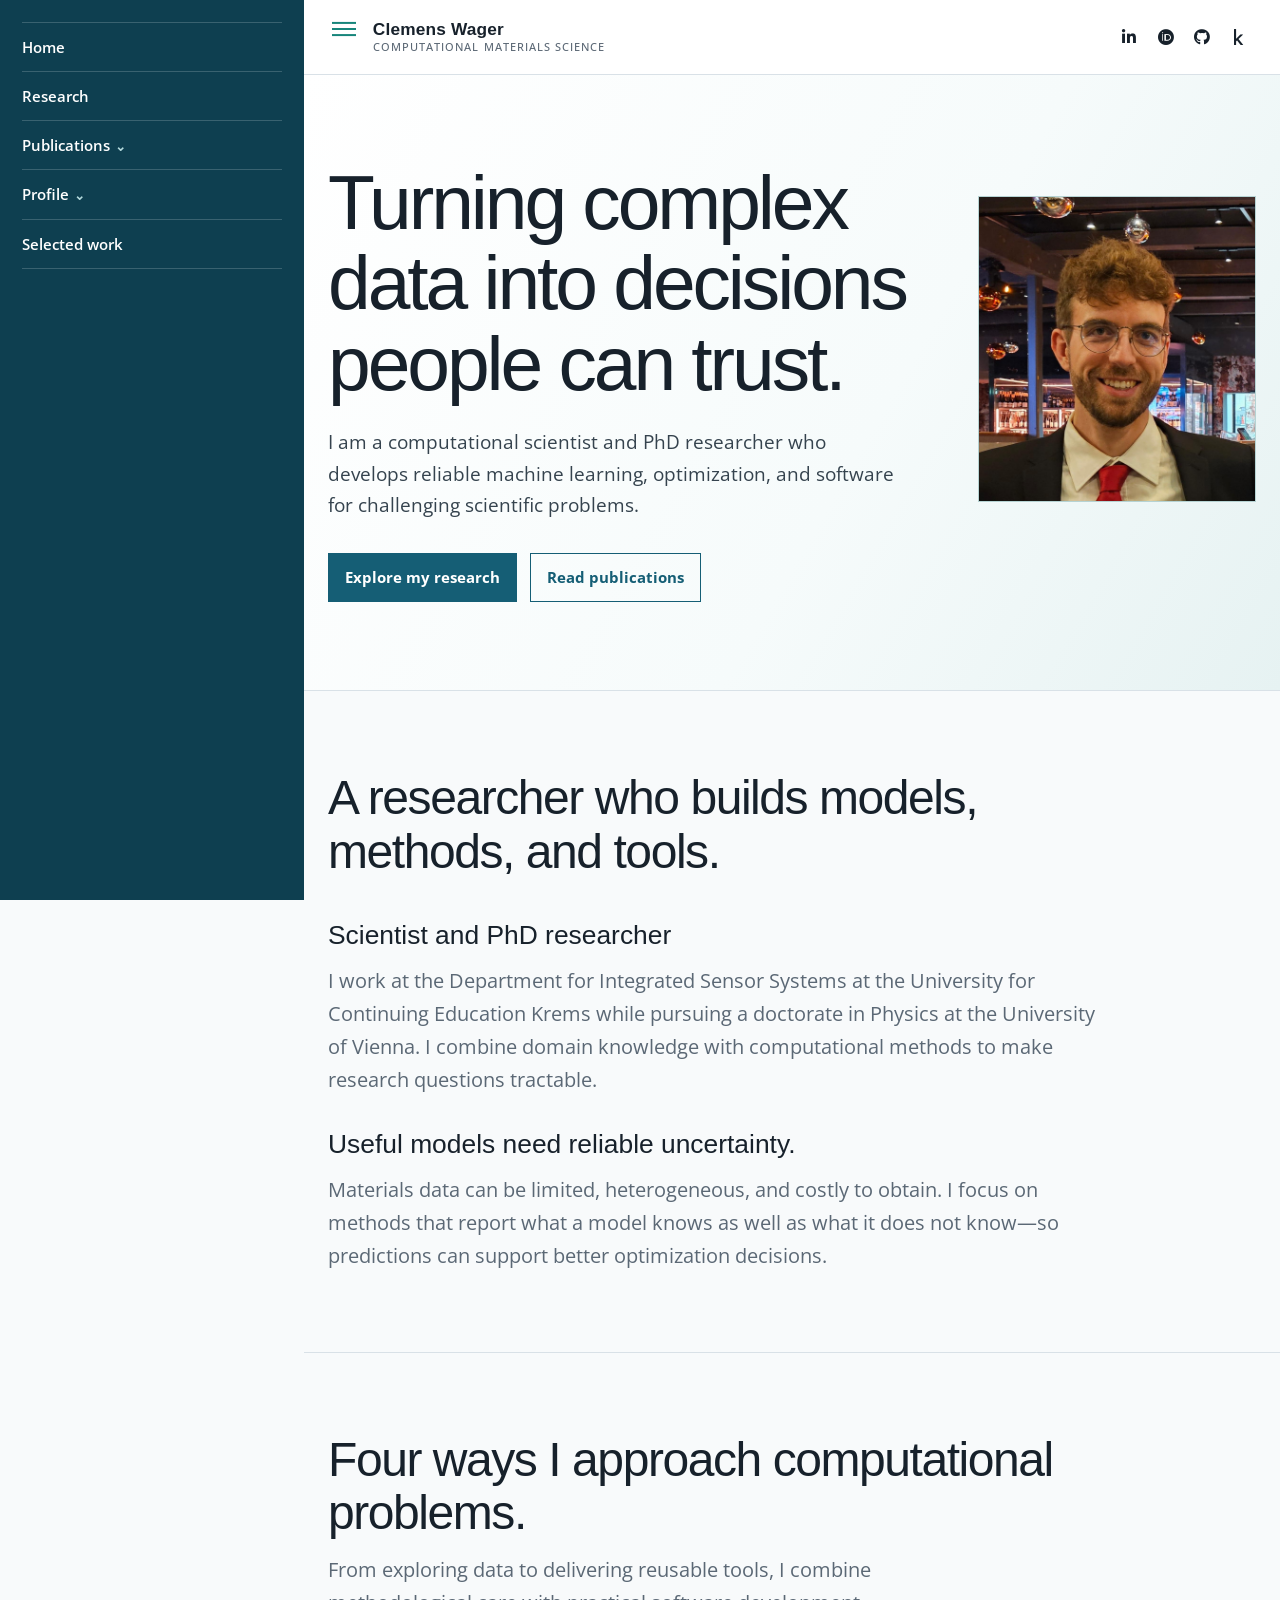
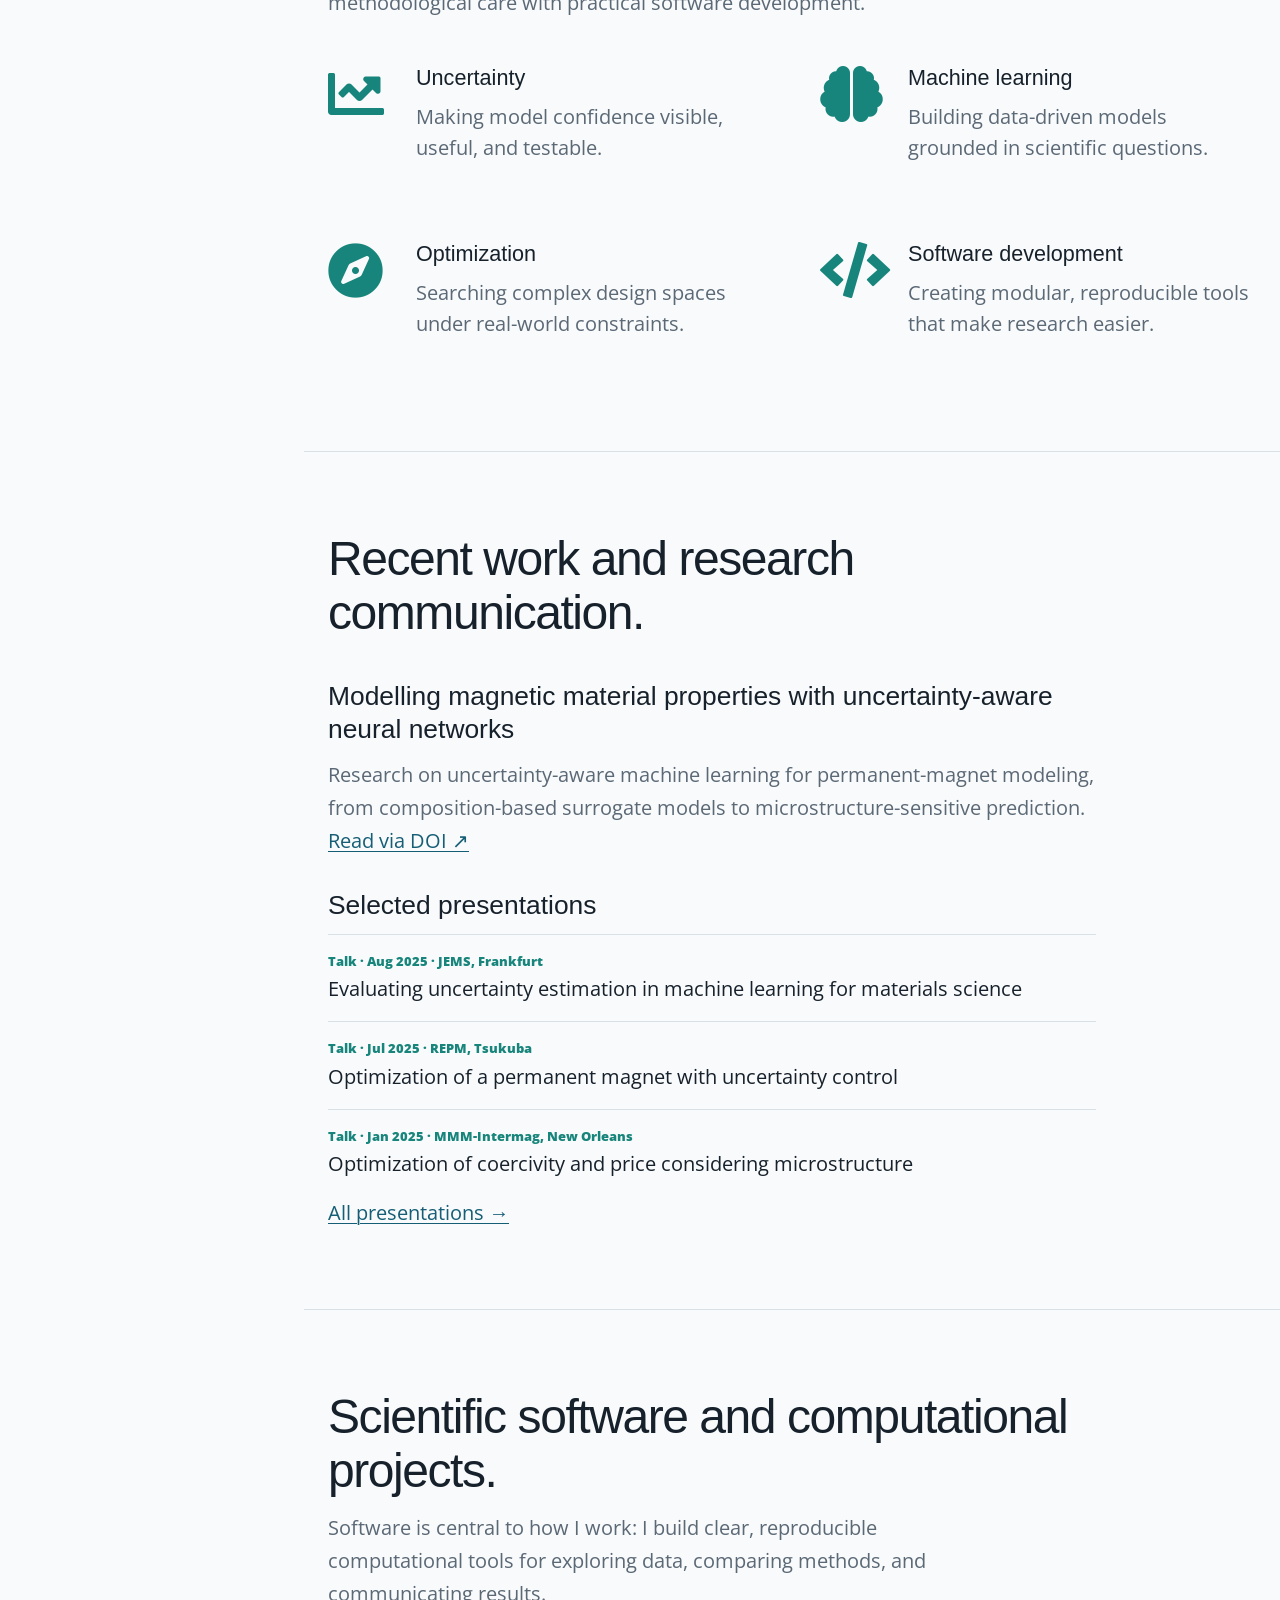
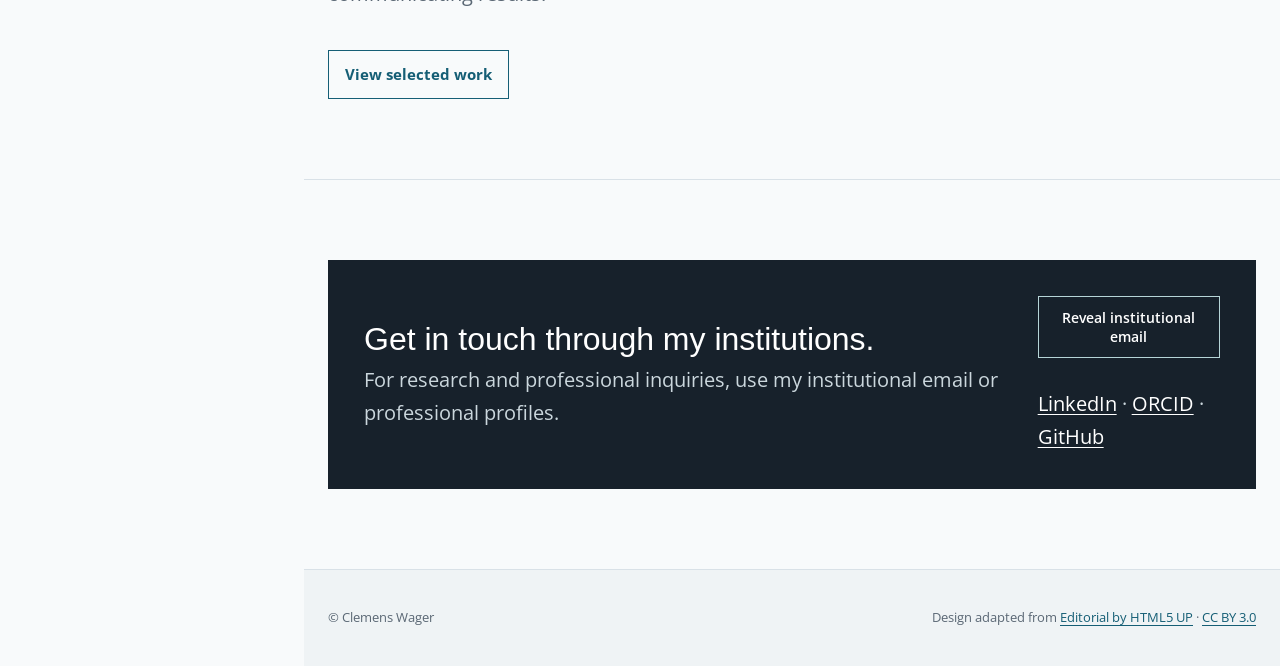
==== index.html @ 02f6790d "refactor(search): remove site-wide search feature and writing page - Remove client-side search funct" ====
<!doctype html>
<html lang="en">
  <head>
    <meta charset="utf-8" />
    <meta name="viewport" content="width=device-width,initial-scale=1" />
    <meta
      name="description"
      content="Clemens Wager is a computational scientist building reliable machine-learning, optimization, and scientific-software workflows."
    />
    <meta name="theme-color" content="#155e75" />
    <meta property="og:title" content="Clemens Wager — Computational Materials Scientist" />
    <meta
      property="og:description"
      content="Scientific computing, machine learning, optimization, and uncertainty quantification."
    />
    <meta property="og:type" content="website" />
    <meta property="og:url" content="https://wagerc97.github.io/" />
    <meta property="og:site_name" content="Clemens Wager" />
    <meta property="og:image" content="https://wagerc97.github.io/images/avatar/me_2025-08.jpeg" />
    <meta property="og:image:width" content="1280" />
    <meta property="og:image:height" content="1280" />
    <meta property="og:image:type" content="image/jpeg" />
    <meta name="twitter:card" content="summary" />
    <link rel="canonical" href="https://wagerc97.github.io/" />
    <title>Clemens Wager | Computational Materials Scientist</title>
    <link rel="icon" type="image/png" href="images/favicon/light_bulb_dark.png" />
    <link rel="stylesheet" href="assets/css/main.css" />
    <link rel="stylesheet" href="assets/css/fontawesome-all.min.css" />
    <link rel="stylesheet" href="assets/css/print.css" />
    <link
      rel="stylesheet"
      href="https://fonts.googleapis.com/css?family=Open+Sans:400,600,400italic,600italic"
    />
    <link
      rel="stylesheet"
      href="https://api.fontshare.com/v2/css?f[]=satoshi@400,500,700&display=swap"
    />
  </head>
  <body>
    <a class="skip-link" href="#main">Skip to content</a>
    <header class="topbar">
      <div class="topbar-inner">
        <div class="topbar-identity">
          <button
            type="button"
            class="menu-toggle"
            aria-expanded="false"
            aria-controls="site-sidebar"
            aria-label="Open navigation"
          >
            Menu</button
          ><a class="brand" href="index.html"
            >Clemens Wager<span>Computational materials science</span></a
          >
        </div>
        <div class="topbar-actions">
          <div class="social-links" role="group" aria-label="Professional links">
            <a
              href="https://www.linkedin.com/in/clemens-wager/?locale=en_US"
              rel="noopener noreferrer"
              aria-label="LinkedIn"
              ><i class="fab fa-linkedin-in" aria-hidden="true"></i></a
            ><a
              href="https://orcid.org/0009-0009-9128-2704"
              rel="noopener noreferrer"
              aria-label="ORCID"
              ><i class="fab fa-orcid" aria-hidden="true"></i></a
            ><a href="https://github.com/wagerc97" rel="noopener noreferrer" aria-label="GitHub"
              ><i class="fab fa-github" aria-hidden="true"></i></a
            ><a href="https://www.kaggle.com/wagerc97" rel="noopener noreferrer" aria-label="Kaggle"
              ><i class="fab fa-kaggle" aria-hidden="true"></i
            ></a>
          </div>
        </div>
      </div>
    </header>
    <aside class="site-sidebar" id="site-sidebar" aria-label="Site navigation">
      <div class="sidebar-inner">
        <nav class="site-nav" id="site-nav" aria-label="Main navigation">
          <ul>
            <li><a href="index.html" aria-current="page">Home</a></li>
            <li><a href="sites/research.html">Research</a></li>
            <li>
              <details class="nav-group">
                <summary>Publications</summary>
                <ul>
                  <li><a href="sites/publications.html#papers">Papers</a></li>
                  <li><a href="sites/publications.html#presentations">Presentations</a></li>
                </ul>
              </details>
            </li>
            <li>
              <details class="nav-group">
                <summary>Profile</summary>
                <ul>
                  <li><a href="sites/profile.html#about">About</a></li>
                  <li><a href="sites/profile.html#timeline">Selected CV</a></li>
                </ul>
              </details>
            </li>
            <li><a href="sites/work.html">Selected work</a></li>
          </ul>
        </nav>
      </div>
    </aside>
    <main id="main">
      <section class="hero" id="introduction">
        <div class="container hero-grid">
          <div>
            <h1>Turning complex data into decisions people can trust.</h1>
            <p>
              I am a computational scientist and PhD researcher who develops reliable machine
              learning, optimization, and software for challenging scientific problems.
            </p>
            <div class="actions">
              <a class="button" href="sites/research.html">Explore my research</a
              ><a class="button ghost" href="sites/publications.html">Read publications</a>
            </div>
          </div>
          <figure class="hero-avatar">
            <img src="images/avatar/me_2025-08.jpeg" alt="Clemens Wager" />
          </figure>
        </div>
      </section>
      <section id="about">
        <div class="container">
          <div class="section-heading">
            <h2>A researcher who builds models, methods, and tools.</h2>
          </div>
          <div class="intro-statements">
            <article>
              <h3>Scientist and PhD researcher</h3>
              <p>
                I work at the Department for Integrated Sensor Systems at the University for
                Continuing Education Krems while pursuing a doctorate in Physics at the University
                of Vienna. I combine domain knowledge with computational methods to make research
                questions tractable.
              </p>
            </article>
            <article>
              <h3>Useful models need reliable uncertainty.</h3>
              <p>
                Materials data can be limited, heterogeneous, and costly to obtain. I focus on
                methods that report what a model knows as well as what it does not know—so
                predictions can support better optimization decisions.
              </p>
            </article>
          </div>
        </div>
      </section>
      <section id="topics">
        <div class="container">
          <div class="section-heading">
            <h2>Four ways I approach computational problems.</h2>
            <p>
              From exploring data to delivering reusable tools, I combine methodological care with
              practical software development.
            </p>
          </div>
          <div class="topic-list topic-list-icons">
            <article>
              <span class="icon fas fa-chart-line" aria-hidden="true"></span>
              <h3>Uncertainty</h3>
              <p>Making model confidence visible, useful, and testable.</p>
            </article>
            <article>
              <span class="icon fas fa-brain" aria-hidden="true"></span>
              <h3>Machine learning</h3>
              <p>Building data-driven models grounded in scientific questions.</p>
            </article>
            <article>
              <span class="icon fas fa-compass" aria-hidden="true"></span>
              <h3>Optimization</h3>
              <p>Searching complex design spaces under real-world constraints.</p>
            </article>
            <article>
              <span class="icon fas fa-code" aria-hidden="true"></span>
              <h3>Software development</h3>
              <p>Creating modular, reproducible tools that make research easier.</p>
            </article>
          </div>
        </div>
      </section>
      <section id="highlights">
        <div class="container">
          <div class="section-heading">
            <h2>Recent work and research communication.</h2>
          </div>
          <div class="intro-statements">
            <article>
              <h3>Modelling magnetic material properties with uncertainty-aware neural networks</h3>
              <p>
                Research on uncertainty-aware machine learning for permanent-magnet modeling, from
                composition-based surrogate models to microstructure-sensitive prediction.
              </p>
              <a href="https://doi.org/10.1016/j.commatsci.2026.115073" rel="noopener noreferrer"
                >Read via DOI ↗</a
              >
            </article>
            <article>
              <h3>Selected presentations</h3>
              <ul class="talks">
                <li>
                  <time datetime="2025-08-28">Talk · Aug 2025 · JEMS, Frankfurt</time>Evaluating
                  uncertainty estimation in machine learning for materials science
                </li>
                <li>
                  <time datetime="2025-07-31">Talk · Jul 2025 · REPM, Tsukuba</time>Optimization of
                  a permanent magnet with uncertainty control
                </li>
                <li>
                  <time datetime="2025-01-15">Talk · Jan 2025 · MMM-Intermag, New Orleans</time
                  >Optimization of coercivity and price considering microstructure
                </li>
              </ul>
              <a href="sites/publications.html#presentations">All presentations →</a>
            </article>
          </div>
        </div>
      </section>
      <section id="selected-work">
        <div class="container">
          <div class="section-heading">
            <h2>Scientific software and computational projects.</h2>
            <p>
              Software is central to how I work: I build clear, reproducible computational tools for
              exploring data, comparing methods, and communicating results.
            </p>
          </div>
          <a class="button ghost" href="sites/work.html">View selected work</a>
        </div>
      </section>
    </main>
    <section>
      <div class="container">
        <div class="contact-box">
          <div>
            <h2>Get in touch through my institutions.</h2>
            <p>
              For research and professional inquiries, use my institutional email or professional
              profiles.
            </p>
          </div>
          <div>
            <button class="email-reveal" type="button" data-email-reveal>
              Reveal institutional email
            </button>
            <div class="email-output" aria-live="polite"></div>
            <p>
              <a
                href="https://www.linkedin.com/in/clemens-wager/?locale=en_US"
                rel="noopener noreferrer"
                >LinkedIn</a
              >
              ·
              <a href="https://orcid.org/0009-0009-9128-2704" rel="noopener noreferrer">ORCID</a> ·
              <a href="https://github.com/wagerc97" rel="noopener noreferrer">GitHub</a>
            </p>
          </div>
        </div>
      </div>
    </section>
    <footer class="site-footer">
      <div class="container footer-inner">
        <span>© Clemens Wager</span
        ><span
          >Design adapted from <a href="https://html5up.net/editorial">Editorial by HTML5 UP</a> ·
          <a href="LICENSE.txt">CC BY 3.0</a></span
        >
      </div>
    </footer>
    <script src="assets/js/main.js"></script>
  </body>
</html>
---- assets/css/main.css ----
:root {
  --ink: #17212b;
  --muted: #5b6875;
  --paper: #f8fafb;
  --line: #d9e1e7;
  --surface: #fff;
  --blue: #155e75;
  --blue-dark: #0e3f50;
  --teal: #17857b;
  --soft: #e9f4f5;
  --serif: Georgia, 'Times New Roman', serif;
  --sans:
    Inter, ui-sans-serif, system-ui, -apple-system, BlinkMacSystemFont, 'Segoe UI', sans-serif;
  --measure: 72rem;
  --body-copy-size: 20px;
}
* {
  box-sizing: border-box;
}
html {
  scroll-behavior: smooth;
}
body {
  margin: 0;
  background: var(--paper);
  color: var(--ink);
  font: var(--body-copy-size) / 1.65 var(--sans);
}
a {
  color: var(--blue);
  text-decoration-thickness: 1px;
  text-underline-offset: 3px;
}
a:hover {
  color: var(--teal);
}
a:focus-visible,
button:focus-visible {
  outline: 3px solid #e7a84b;
  outline-offset: 3px;
}
.skip-link {
  position: fixed;
  z-index: 20;
  left: 1rem;
  top: -5rem;
  background: var(--ink);
  color: white;
  padding: 0.65rem 1rem;
}
.skip-link:focus {
  top: 1rem;
}
.site-header {
  position: sticky;
  top: 0;
  z-index: 10;
  background: rgba(255, 255, 255, 0.94);
  backdrop-filter: blur(12px);
  border-bottom: 1px solid var(--line);
}
.nav-wrap {
  max-width: var(--measure);
  min-height: 4.6rem;
  margin: auto;
  padding: 0 1.5rem;
  display: flex;
  align-items: center;
  justify-content: space-between;
  gap: 2rem;
}
.brand {
  color: var(--ink);
  font: 700 1.08rem var(--serif);
  text-decoration: none;
  letter-spacing: 0.01em;
}
.brand span {
  display: block;
  color: var(--muted);
  font: 500 0.66rem var(--sans);
  letter-spacing: 0.1em;
  text-transform: uppercase;
}
.menu-toggle {
  display: grid;
  place-items: center;
  width: 2rem;
  height: 2rem;
  padding: 0;
  border: 0;
  border-radius: 0;
  background: transparent;
  color: transparent;
  font-size: 0;
  cursor: pointer;
}
.menu-toggle::before {
  content: '';
  display: block;
  width: 1.3rem;
  height: 2px;
  background: var(--teal);
  box-shadow:
    0 0.38rem 0 var(--teal),
    0 -0.38rem 0 var(--teal);
  transition: width 0.18s ease;
}
.menu-toggle:hover::before,
.menu-toggle[aria-expanded='true']::before {
  width: 1.55rem;
}
.site-nav ul {
  list-style: none;
  display: flex;
  align-items: center;
  margin: 0;
  padding: 0;
  gap: 0.1rem;
}
.site-nav a,
.nav-group summary {
  display: block;
  padding: 0.75rem 0.72rem;
  color: var(--ink);
  font-size: 0.91rem;
  font-weight: 600;
  text-decoration: none;
  cursor: pointer;
}
.nav-group {
  position: relative;
}
.nav-group summary {
  list-style: none;
}
.nav-group summary::-webkit-details-marker {
  display: none;
}
.nav-group summary:after {
  content: '⌄';
  font-size: 0.8rem;
  margin-left: 0.35rem;
  color: var(--muted);
}
.nav-group ul {
  display: none;
  position: absolute;
  top: 100%;
  left: 0;
  min-width: 12rem;
  padding: 0.45rem;
  background: white;
  border: 1px solid var(--line);
  box-shadow: 0 12px 25px #18222d18;
}
.nav-group[open] ul {
  display: block;
}
.nav-group li + li {
  border-top: 1px solid #edf0f2;
}
.nav-group li a {
  padding: 0.55rem 0.65rem;
}
.container {
  max-width: var(--measure);
  margin: auto;
  padding: 0 1.5rem;
}
.hero {
  padding: 7.5rem 0 5.5rem;
  background: linear-gradient(120deg, #fff 0%, #f6fbfb 58%, #e6f2f2 100%);
  border-bottom: 1px solid var(--line);
}
.hero-grid {
  display: grid;
  grid-template-columns: minmax(0, 1.35fr) minmax(16rem, 0.65fr);
  gap: 4.5rem;
  align-items: end;
}
.hero h1,
.page-hero h1 {
  font: 400 clamp(2.7rem, 6vw, 5.4rem)/1.05 var(--serif);
  letter-spacing: -0.04em;
  margin: 0 0 1.5rem;
  max-width: 14ch;
}
.hero p {
  font-size: 1.18rem;
  max-width: 40rem;
  margin: 0;
  color: #35434e;
}
.hero-art {
  min-height: 19rem;
  display: grid;
  place-items: center;
  position: relative;
  border: 1px solid #b6d3d3;
  background: linear-gradient(145deg, #d9eeee, #f9fcfc);
}
.hero-art:before,
.hero-art:after {
  content: '';
  position: absolute;
  border-radius: 50%;
  border: 1px solid #80b7b5;
}
.hero-art:before {
  width: 10rem;
  height: 10rem;
}
.hero-art:after {
  width: 16rem;
  height: 16rem;
}
.hero-art span {
  z-index: 1;
  font: 600 0.74rem var(--sans);
  letter-spacing: 0.14em;
  text-transform: uppercase;
  color: var(--blue-dark);
  background: #ffffffb8;
  padding: 0.7rem;
}
.hero-avatar {
  position: relative;
  align-self: start;
  margin: 2.15rem 0 0;
  min-height: 19rem;
  border: 1px solid #b6d3d3;
  background: #d9eeee;
  overflow: hidden;
}
.hero-avatar img {
  display: block;
  width: 100%;
  height: 100%;
  min-height: 19rem;
  object-fit: cover;
  object-position: center 38%;
}
.actions {
  display: flex;
  flex-wrap: wrap;
  gap: 0.8rem;
  margin-top: 2rem;
}
.button {
  display: inline-block;
  padding: 0.72rem 1rem;
  border: 1px solid var(--blue);
  background: var(--blue);
  color: white;
  text-decoration: none;
  font-weight: 700;
  font-size: 0.92rem;
}
.button:hover {
  background: var(--teal);
  color: white;
}
.button.ghost {
  background: transparent;
  color: var(--blue);
}
section {
  padding: 5rem 0;
  border-bottom: 1px solid var(--line);
}
.section-heading {
  max-width: 48rem;
  margin-bottom: 2.5rem;
}
.section-heading h2,
.page-section h2 {
  font: 400 clamp(2rem, 4vw, 3rem)/1.12 var(--serif);
  letter-spacing: -0.03em;
  margin: 0 0 0.8rem;
}
.section-heading p {
  color: var(--muted);
  max-width: 43rem;
  margin: 0;
}
.topic-list {
  display: grid;
  grid-template-columns: repeat(5, 1fr);
  gap: 1px;
  background: var(--line);
  border: 1px solid var(--line);
}
.topic-list div {
  background: var(--surface);
  padding: 1.3rem;
}
.topic-list strong {
  display: block;
  font: 400 1.3rem var(--serif);
  margin-bottom: 0.35rem;
}
.topic-list p {
  font-size: max(var(--body-copy-size), 0.88rem);
  color: var(--muted);
  margin: 0;
}
.topic-list-icons {
  grid-template-columns: repeat(2, minmax(0, 1fr));
  gap: 2.5rem 3.5rem;
  border: 0;
  background: transparent;
}
.topic-list-icons article {
  position: relative;
  min-height: 8.5rem;
  padding: 0.45rem 0 0.45rem 5.5rem;
}
.topic-list-icons .icon {
  position: absolute;
  left: 0;
  top: 0.45rem;
  color: var(--teal);
  font-size: 3.5rem;
}
.topic-list-icons h3 {
  margin: 0 0 0.65rem;
  font: 500 1.35rem/1.15 var(--serif);
}
.topic-list-icons p {
  font-size: max(var(--body-copy-size), 0.95rem);
  line-height: 1.55;
}
.strength-list {
  grid-template-columns: repeat(3, minmax(0, 1fr));
}
.research-theme-list {
  display: grid;
  grid-template-columns: repeat(3, minmax(0, 1fr));
  gap: 3rem 2.5rem;
}
.research-theme-list article {
  min-height: 10rem;
  padding: 0.35rem 0;
}
.research-theme-list .icon {
  display: block;
  margin-bottom: 1.25rem;
  color: var(--teal);
  font-size: 2.4rem;
}
.research-theme-list h3 {
  max-width: 20rem;
  margin: 0 0 0.65rem;
  font: 500 1.4rem/1.2 var(--serif);
}
.research-theme-list p {
  margin: 0;
  color: var(--muted);
}
.highlight-grid {
  display: grid;
  grid-template-columns: 1.4fr 0.8fr;
  gap: 1.5rem;
}
.intro-statements {
  display: grid;
  max-width: 48rem;
  gap: 2rem;
}
.intro-statements h3 {
  margin: 0 0 0.75rem;
  font: 500 1.65rem/1.25 var(--serif);
}
.intro-statements p {
  margin: 0;
  color: var(--muted);
}
.card {
  background: var(--surface);
  border: 1px solid var(--line);
  padding: 1.8rem;
}
.card h3 {
  font: 400 1.65rem/1.25 var(--serif);
  margin: 0 0 1rem;
}
.card p {
  color: var(--muted);
}
.talks {
  list-style: none;
  padding: 0;
  margin: 0;
}
.talks li {
  padding: 1rem 0;
  border-top: 1px solid var(--line);
}
.talks time {
  display: block;
  color: var(--teal);
  font-size: 0.82rem;
  font-weight: 800;
}
.page-hero {
  padding: 5rem 0 3rem;
  border-bottom: 1px solid var(--line);
  background: #fff;
}
.page-hero h1 {
  font-size: clamp(2.7rem, 5.5vw, 4.6rem);
  max-width: 16ch;
}
.page-hero p {
  max-width: 44rem;
  font-size: max(var(--body-copy-size), 1.13rem);
  color: var(--muted);
}
.page-section {
  padding: 3.5rem 0;
}
.prose {
  max-width: 50rem;
}
.prose p {
  font-size: max(var(--body-copy-size), 1.06rem);
}
.timeline {
  border-left: 1px solid #b8cbd2;
  margin: 2rem 0;
  padding-left: 1.7rem;
}
.timeline article {
  position: relative;
  padding: 0 0 2.2rem;
}
.timeline article:before {
  content: '';
  position: absolute;
  width: 0.65rem;
  height: 0.65rem;
  border: 2px solid var(--teal);
  border-radius: 50%;
  background: var(--paper);
  left: -2.06rem;
  top: 0.4rem;
}
.timeline h3 {
  margin: 0;
  font: 400 1.35rem var(--serif);
}
.timeline .when {
  display: block;
  margin: 0.25rem 0 0.75rem;
  font-size: 0.86rem;
  font-weight: 750;
  color: var(--teal);
}
.publication {
  padding: 1.5rem 0;
  border-top: 1px solid var(--line);
}
.publication h3 {
  font: 400 1.4rem/1.28 var(--serif);
  margin: 0 0 0.55rem;
}
.publication p {
  margin: 0.35rem 0;
  color: var(--muted);
}
.work-grid {
  display: grid;
  grid-template-columns: repeat(3, 1fr);
  gap: 1rem;
}
.work-grid article {
  background: white;
  border: 1px solid var(--line);
  padding: 1.35rem;
  min-height: 11.5rem;
  display: flex;
  flex-direction: column;
}
.project-image-link {
  display: block;
  margin: -1.35rem -1.35rem 1.25rem;
  line-height: 0;
  overflow: hidden;
}
.project-image-link:focus-visible {
  outline-offset: -4px;
}
.project-image-link:hover .project-thumb {
  transform: scale(1.035);
}
.project-thumb {
  display: block;
  width: 100%;
  height: 10.5rem;
  object-fit: cover;
  transition: transform 0.2s ease;
}
.work-grid h3 {
  font: 400 1.4rem/1.15 var(--serif);
  margin: 0 0 0.7rem;
}
.work-grid p {
  font-size: max(var(--body-copy-size), 0.9rem);
  color: var(--muted);
  margin: 0 0 1rem;
}
.work-grid .project-date {
  margin-top: -0.35rem;
  color: var(--ink);
  font-size: 0.82rem;
  font-weight: 700;
}
.work-grid a:last-child {
  margin-top: auto;
  font-weight: 750;
}
.note {
  padding: 1.5rem;
  border-left: 4px solid var(--teal);
  background: var(--soft);
  max-width: 47rem;
}
.contact-box {
  display: flex;
  justify-content: space-between;
  gap: 2rem;
  align-items: center;
  background: var(--ink);
  color: white;
  padding: 2.25rem;
}
.contact-box h2 {
  font: 400 2rem var(--serif);
  margin: 0;
}
.contact-box p {
  color: #cbd7dd;
  margin: 0.3rem 0 0;
}
.contact-box a {
  color: white;
}
.email-reveal {
  border: 1px solid #b6d5d7;
  background: transparent;
  color: white;
  padding: 0.7rem 0.85rem;
  font: 600 0.9rem var(--sans);
  cursor: pointer;
}
.email-output {
  min-height: 1.5rem;
  font-size: 0.9rem;
}
.site-footer {
  padding: 2.3rem 0;
  background: #eff3f5;
  color: var(--muted);
  font-size: 0.82rem;
}
.footer-inner {
  display: flex;
  justify-content: space-between;
  gap: 1rem;
}
.empty {
  padding: 3rem;
  background: white;
  border: 1px solid var(--line);
  max-width: 48rem;
}
.empty h2 {
  font: 400 2.2rem var(--serif);
  margin-top: 0;
}
@media (max-width: 800px) {
  .site-nav {
    display: none;
    position: absolute;
    top: 4.6rem;
    left: 0;
    right: 0;
    background: #fff;
    border-bottom: 1px solid var(--line);
    padding: 0.6rem 1.5rem;
  }
  .site-nav.open {
    display: block;
  }
  .site-nav ul {
    display: block;
  }
  .nav-group ul {
    position: static;
    box-shadow: none;
    border: 0;
    padding: 0 0.5rem;
  }
  .hero {
    padding: 4.5rem 0;
  }
  .hero-grid,
  .highlight-grid {
    grid-template-columns: 1fr;
    gap: 2rem;
  }
  .hero-art,
  .hero-avatar {
    min-height: 12rem;
  }
  .hero-avatar {
    margin-top: 0;
  }
  .hero-avatar img {
    min-height: 12rem;
  }
  .topic-list,
  .work-grid,
  .research-theme-list {
    grid-template-columns: 1fr 1fr;
  }
  .contact-box,
  .footer-inner {
    display: block;
  }
  .contact-box > * + * {
    margin-top: 1.5rem;
  }
}
@media (max-width: 500px) {
  .container,
  .nav-wrap {
    padding-left: 1rem;
    padding-right: 1rem;
  }
  .topic-list,
  .work-grid,
  .research-theme-list {
    grid-template-columns: 1fr;
  }
  .publication {
    grid-template-columns: 1fr;
    gap: 0.35rem;
  }
  section {
    padding: 3.5rem 0;
  }
  .hero h1 {
    font-size: 2.7rem;
  }
}
/* Editorial-inspired shell: fixed desktop sidebar, compact mobile drawer. */
.sr-only {
  position: absolute;
  width: 1px;
  height: 1px;
  padding: 0;
  margin: -1px;
  overflow: hidden;
  clip: rect(0, 0, 0, 0);
  white-space: nowrap;
  border: 0;
}
.topbar {
  position: fixed;
  top: 0;
  right: 0;
  left: 19rem;
  z-index: 10;
  background: rgba(255, 255, 255, 0.94);
  backdrop-filter: blur(12px);
  border-bottom: 1px solid var(--line);
}
.topbar-inner {
  max-width: none;
  min-height: 4.6rem;
  margin: 0;
  padding: 0 1.5rem;
  display: flex;
  align-items: center;
  justify-content: space-between;
  gap: 1rem;
}
.topbar-identity {
  display: flex;
  align-items: center;
  gap: 0.8rem;
  min-width: 0;
}
.topbar .brand {
  color: var(--ink);
  font: 700 1.08rem var(--serif);
  text-decoration: none;
  letter-spacing: 0.01em;
}
.topbar .brand span {
  display: block;
  color: var(--muted);
  font: 500 0.66rem var(--sans);
  letter-spacing: 0.1em;
  text-transform: uppercase;
}
.topbar-actions {
  display: flex;
  align-items: center;
  gap: 1rem;
}
.social-links {
  display: flex;
  align-items: center;
  gap: 0.2rem;
}
.social-links a {
  display: grid;
  place-items: center;
  width: 2.1rem;
  height: 2.1rem;
  color: var(--ink);
  text-decoration: none;
}
.social-links a:hover {
  color: var(--teal);
}
.social-links .icon,
.social-links .fab {
  font-size: 1rem;
}
.site-sidebar {
  position: fixed;
  z-index: 20;
  top: 0;
  bottom: 0;
  left: 0;
  width: 19rem;
  overflow-y: auto;
  background: var(--blue-dark);
  color: white;
  transition: transform 0.2s ease;
}
.sidebar-inner {
  padding: 1.35rem;
}
.site-sidebar .site-nav {
  display: block;
  position: static;
  padding: 0;
  background: none;
  border: 0;
}
.site-sidebar .site-nav > ul {
  display: block;
}
.site-sidebar .site-nav a,
.site-sidebar .nav-group summary {
  padding: 0.75rem 0;
  color: white;
  font-size: 0.92rem;
}
.site-sidebar .site-nav > ul > li {
  border-top: 1px solid #ffffff2e;
}
.site-sidebar .site-nav > ul > li:last-child {
  border-bottom: 1px solid #ffffff2e;
}
.site-sidebar .nav-group {
  position: static;
}
.site-sidebar .nav-group ul {
  position: static;
  min-width: 0;
  padding: 0.15rem 0 0.5rem 0.85rem;
  background: transparent;
  border: 0;
  box-shadow: none;
}
.site-sidebar .nav-group li + li {
  border-color: #ffffff20;
}
.site-sidebar .nav-group li a {
  padding: 0.5rem 0;
  color: #d8eef0;
  font-size: 0.84rem;
}
.site-sidebar .nav-group summary:after {
  color: #b4dadd;
}
.site-sidebar .nav-group[open] ul {
  display: block;
}
body {
  padding-left: 19rem;
  padding-top: 4.6rem;
}
@media (min-width: 1001px) {
  body,
  .topbar {
    transition:
      padding-left 0.2s ease,
      left 0.2s ease;
  }
  body.sidebar-collapsed {
    padding-left: 0;
  }
  body.sidebar-collapsed .topbar {
    left: 0;
  }
  body.sidebar-collapsed .site-sidebar {
    transform: translateX(-100%);
  }
}
.site-header {
  display: none;
}
.hero {
  padding-top: 5.5rem;
}
@media (max-width: 1000px) {
  body {
    padding-left: 0;
  }
  .topbar {
    left: 0;
  }
  .site-sidebar {
    transform: translateX(-100%);
    box-shadow: 8px 0 22px #17212b38;
  }
  .site-sidebar.open {
    transform: translateX(0);
  }
  .hero {
    padding-top: 4.5rem;
  }
}
@media (max-width: 500px) {
  .topbar-inner {
    padding-left: 1rem;
    padding-right: 1rem;
  }
  .topbar .brand span {
    display: none;
  }
  .topbar-actions {
    gap: 0.35rem;
  }
  .social-links a {
    width: 1.75rem;
    height: 2.1rem;
  }
  .site-sidebar {
    width: min(19rem, 86vw);
  }
}

/* Match the Editorial template typography. */
:root {
  --serif: 'Satoshi', sans-serif;
  --sans: 'Open Sans', sans-serif;
}
.menu-toggle:focus-visible {
  outline: 3px solid #e7a84b;
  outline-offset: 3px;
}
---- assets/css/print.css ----
@media print {
  .site-header,
  .site-footer,
  .actions,
  .contact-box {
    display: none;
  }
  .page-hero,
  section {
    padding: 1.25rem 0;
  }
  .card {
    break-inside: avoid;
  }
}
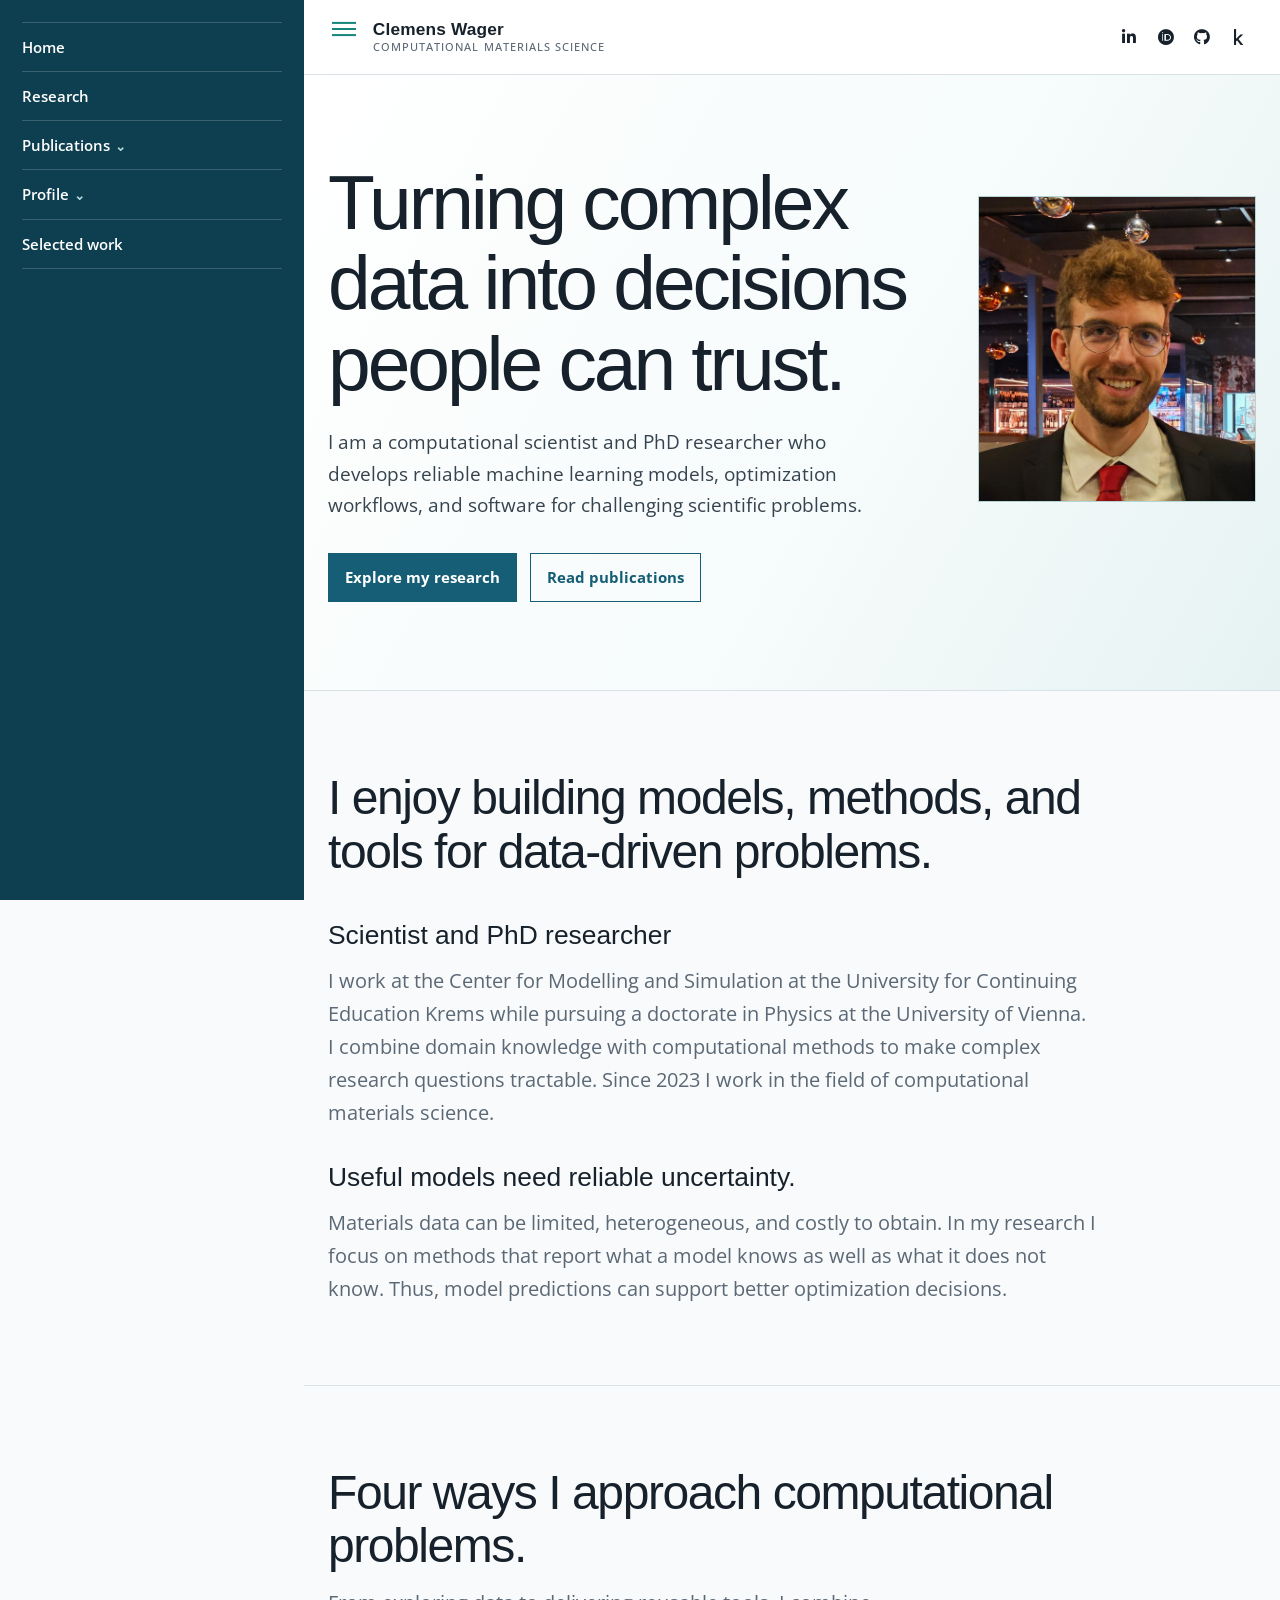
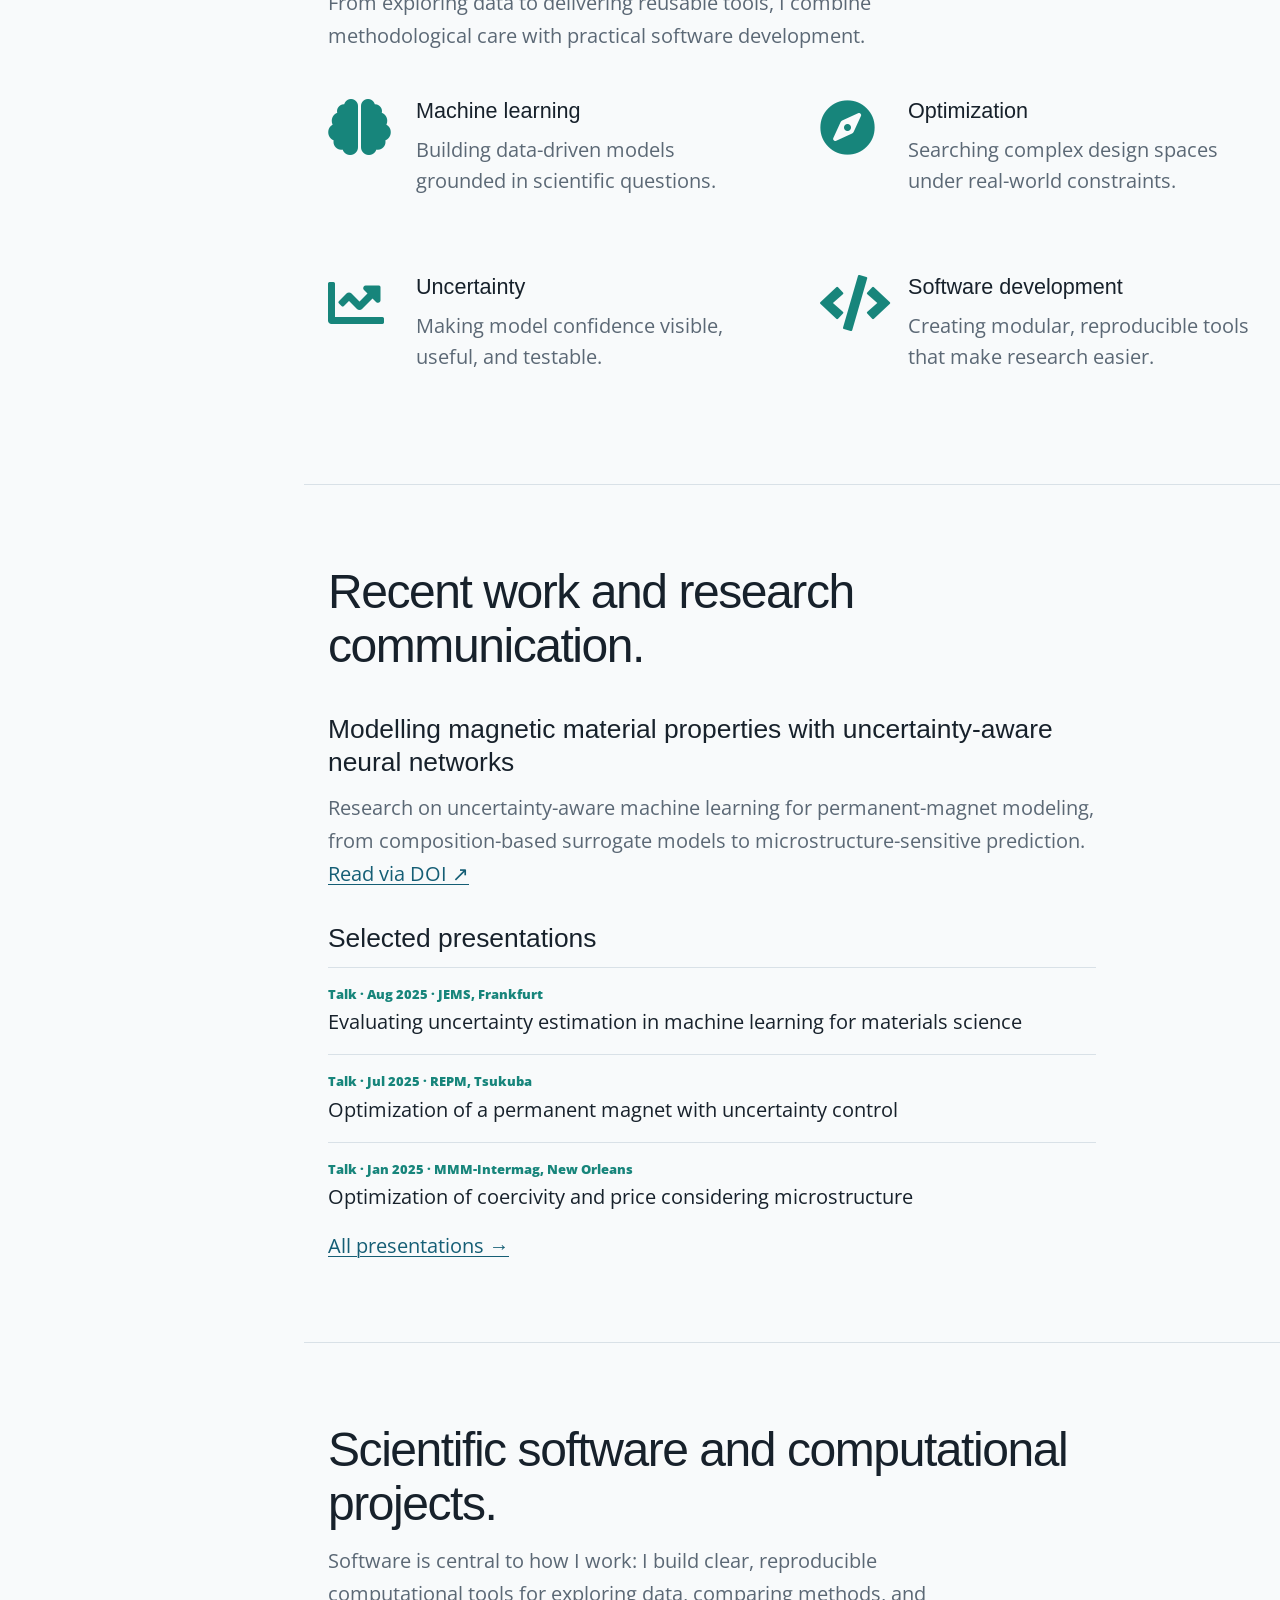
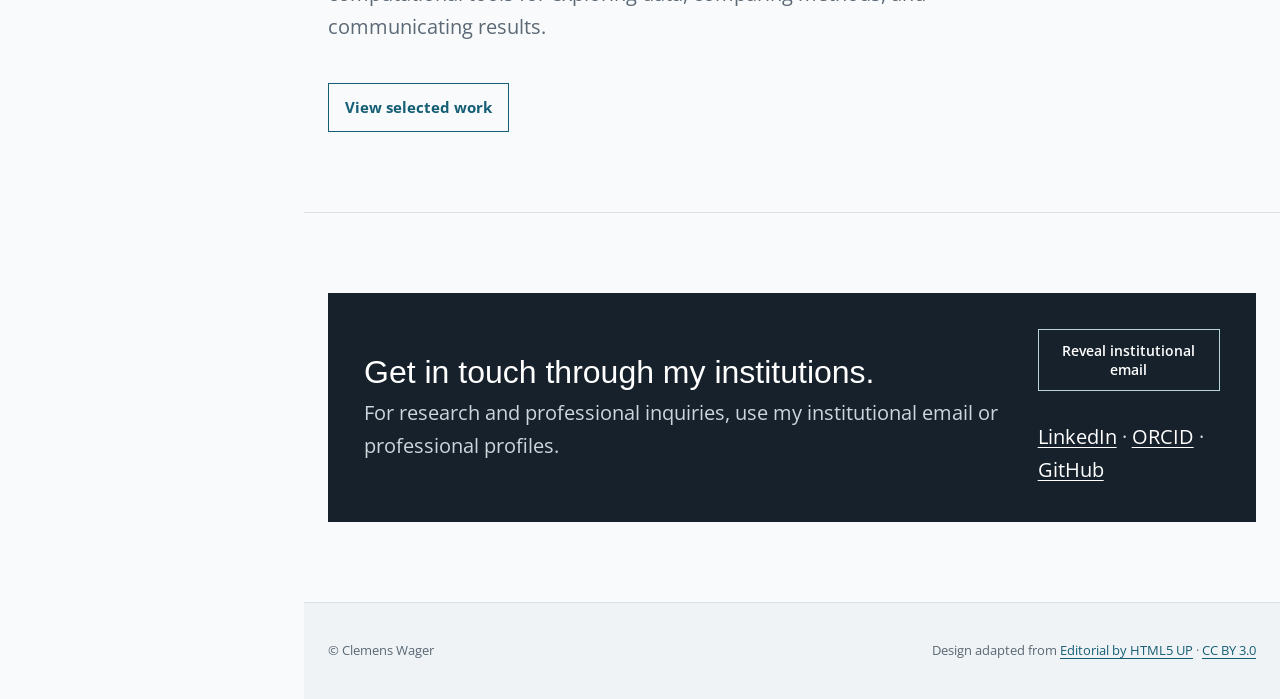
==== commit 12ee5a32: "refactor(content): update bio and affiliation details - Update professional summary to explicitly me" ====
--- a/index.html
+++ b/index.html
@@ -110,7 +110,8 @@
             <h1>Turning complex data into decisions people can trust.</h1>
             <p>
               I am a computational scientist and PhD researcher who develops reliable machine
-              learning, optimization, and software for challenging scientific problems.
+              learning models, optimization workflows, and software for challenging scientific
+              problems.
             </p>
             <div class="actions">
               <a class="button" href="sites/research.html">Explore my research</a
@@ -125,23 +126,24 @@
       <section id="about">
         <div class="container">
           <div class="section-heading">
-            <h2>A researcher who builds models, methods, and tools.</h2>
+            <h2>I enjoy building models, methods, and tools for data-driven problems.</h2>
           </div>
           <div class="intro-statements">
             <article>
               <h3>Scientist and PhD researcher</h3>
               <p>
-                I work at the Department for Integrated Sensor Systems at the University for
-                Continuing Education Krems while pursuing a doctorate in Physics at the University
-                of Vienna. I combine domain knowledge with computational methods to make research
-                questions tractable.
+                I work at the Center for Modelling and Simulation at the University for Continuing
+                Education Krems while pursuing a doctorate in Physics at the University of Vienna. I
+                combine domain knowledge with computational methods to make complex research
+                questions tractable. Since 2023 I work in the field of computational materials
+                science.
               </p>
             </article>
             <article>
               <h3>Useful models need reliable uncertainty.</h3>
               <p>
-                Materials data can be limited, heterogeneous, and costly to obtain. I focus on
-                methods that report what a model knows as well as what it does not know—so
+                Materials data can be limited, heterogeneous, and costly to obtain. In my research I focus on
+                methods that report what a model knows as well as what it does not know. Thus, model
                 predictions can support better optimization decisions.
               </p>
             </article>
@@ -158,20 +160,20 @@
             </p>
           </div>
           <div class="topic-list topic-list-icons">
+            <article>
+              <span class="icon fas fa-brain" aria-hidden="true"></span>
+              <h3>Machine learning</h3>
+              <p>Building data-driven models grounded in scientific questions.</p>
+            </article>
+            <article>
+              <span class="icon fas fa-compass" aria-hidden="true"></span>
+              <h3>Optimization</h3>
+              <p>Searching complex design spaces under real-world constraints.</p>
+            </article>
             <article>
               <span class="icon fas fa-chart-line" aria-hidden="true"></span>
               <h3>Uncertainty</h3>
               <p>Making model confidence visible, useful, and testable.</p>
-            </article>
-            <article>
-              <span class="icon fas fa-brain" aria-hidden="true"></span>
-              <h3>Machine learning</h3>
-              <p>Building data-driven models grounded in scientific questions.</p>
-            </article>
-            <article>
-              <span class="icon fas fa-compass" aria-hidden="true"></span>
-              <h3>Optimization</h3>
-              <p>Searching complex design spaces under real-world constraints.</p>
             </article>
             <article>
               <span class="icon fas fa-code" aria-hidden="true"></span>
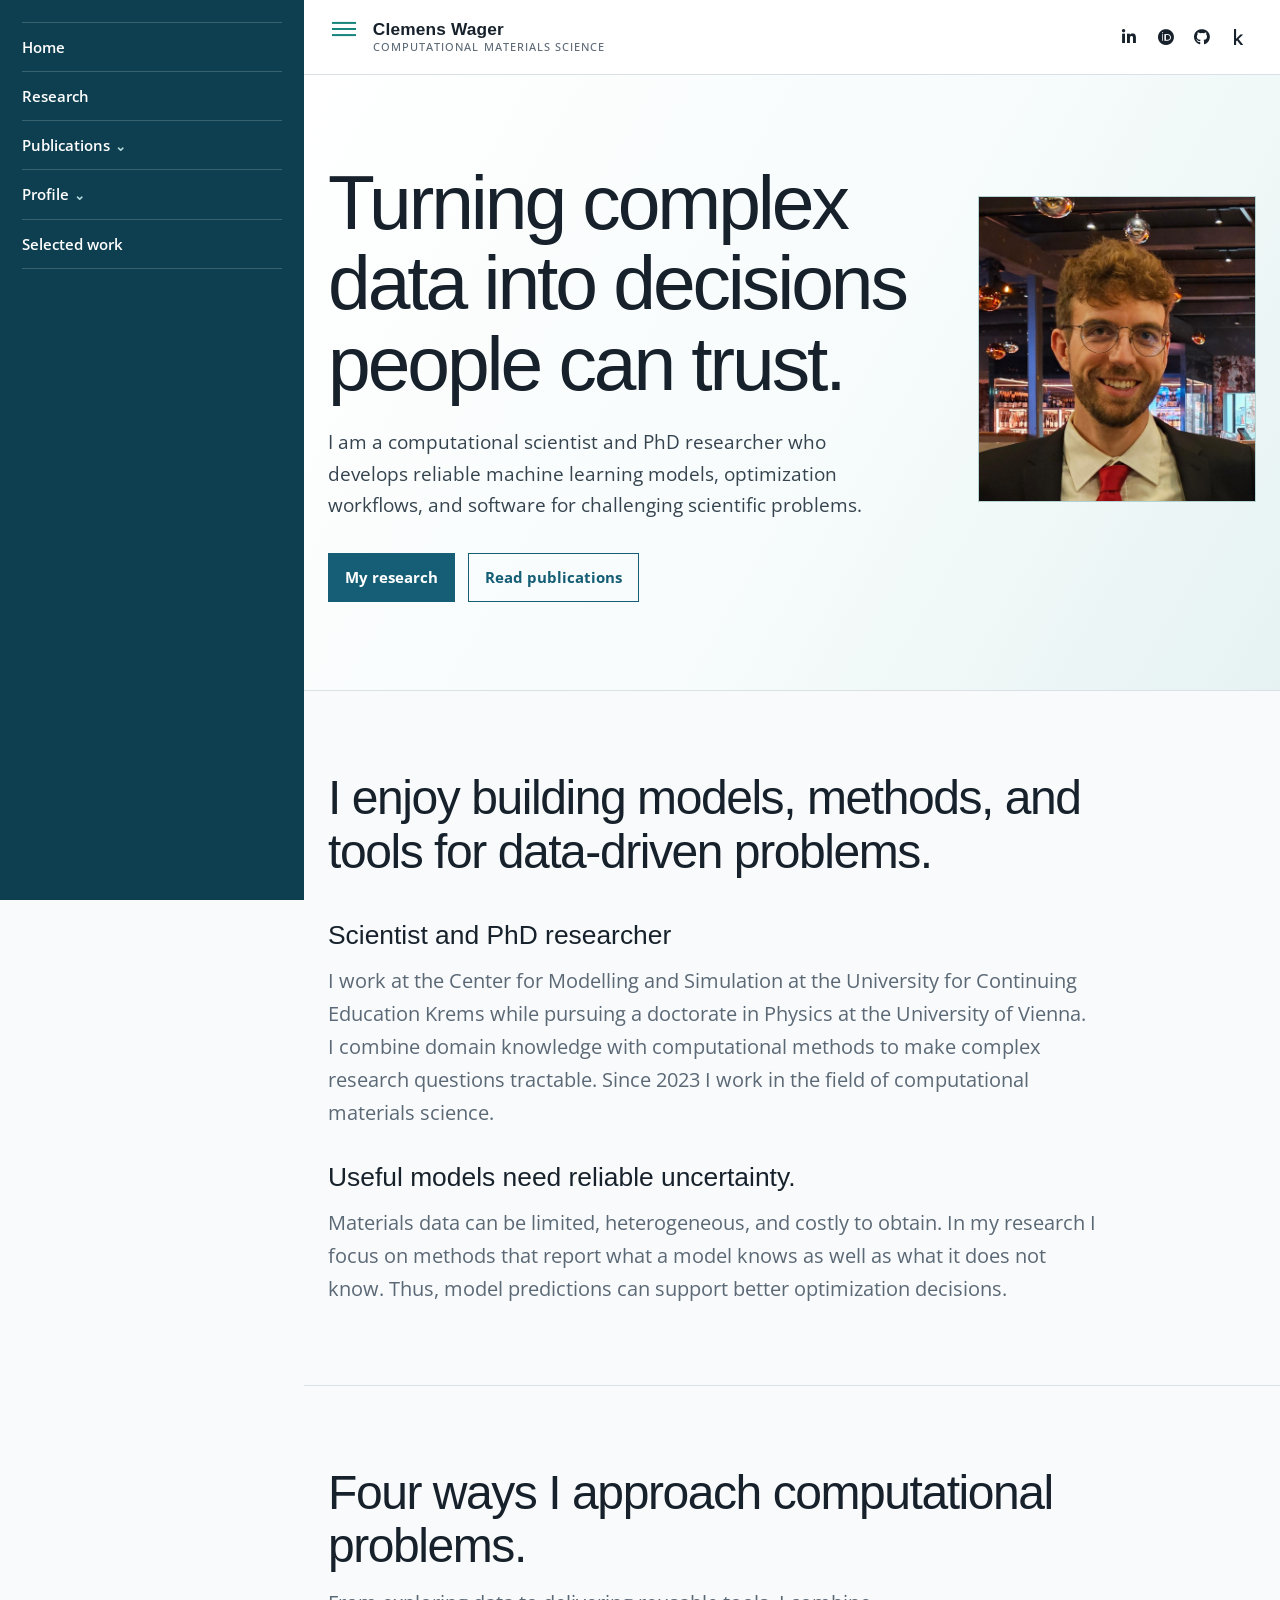
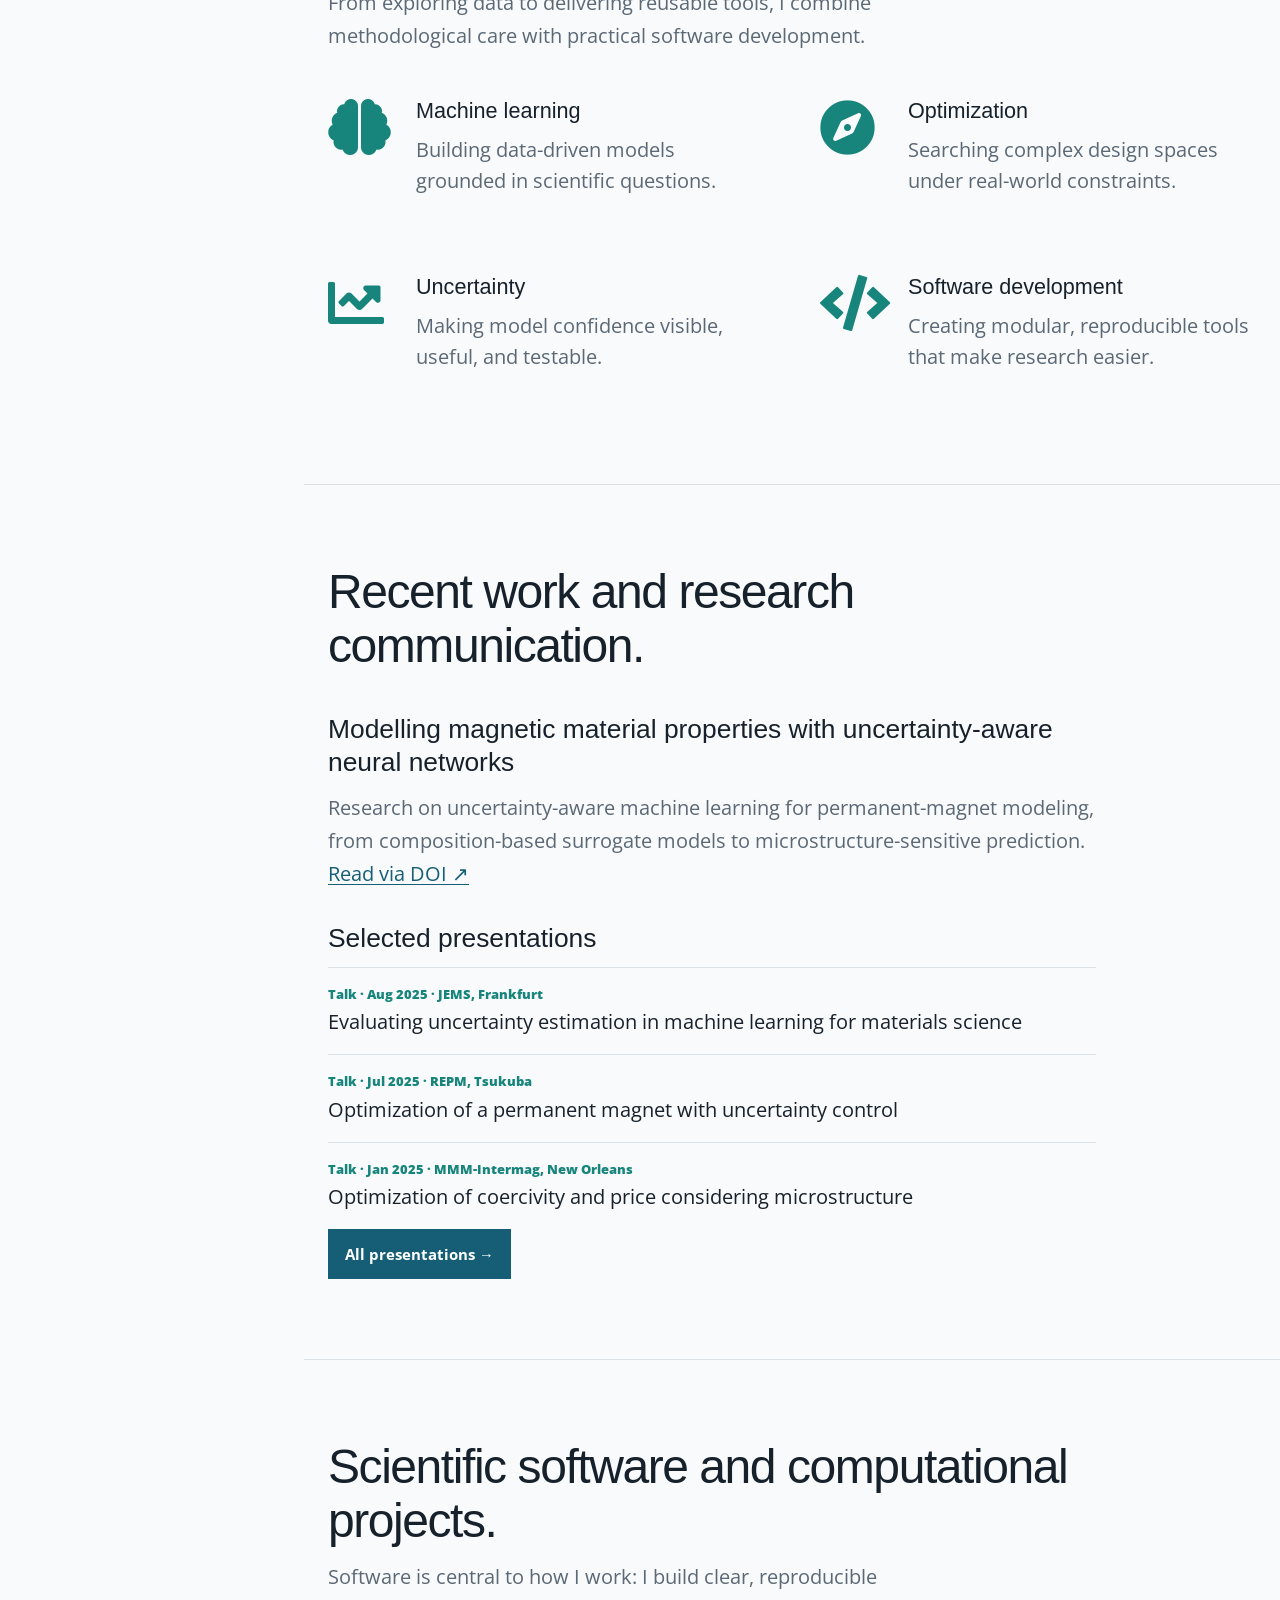
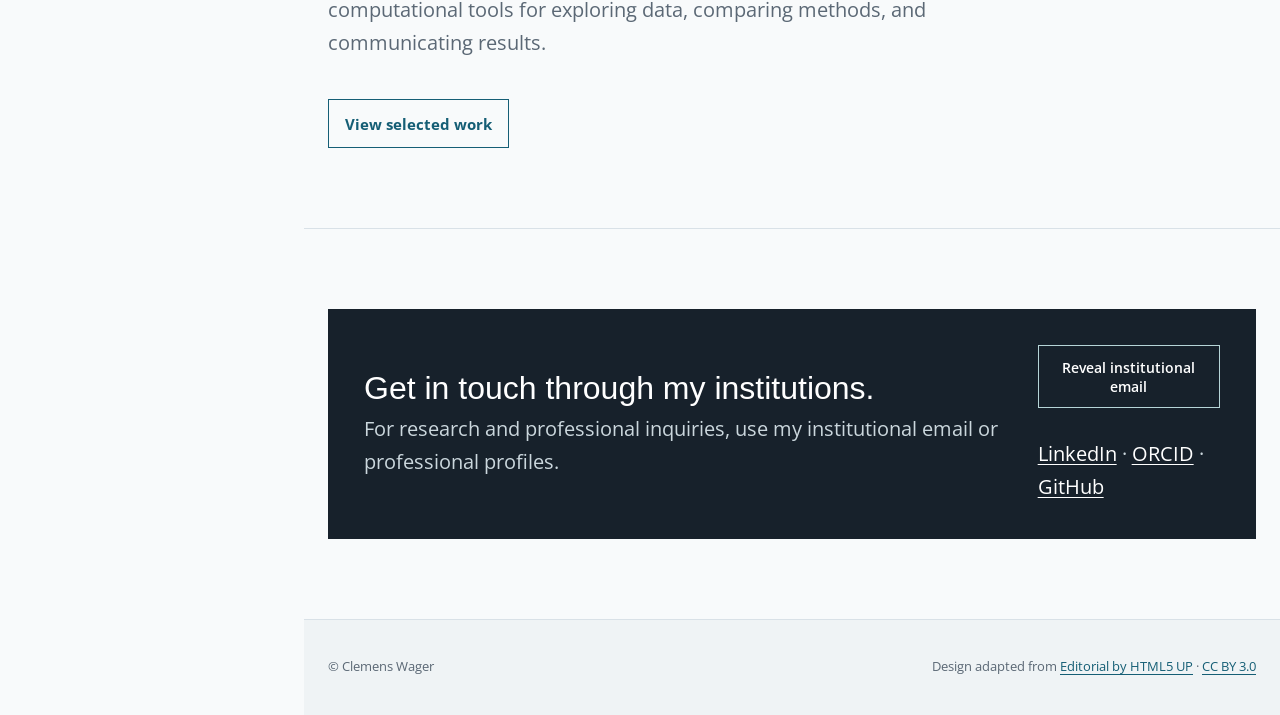
==== commit 2bfc6f20: "style(site): Refine links and action buttons - Remove underlines from About and timeline links while" ====
--- a/index.html
+++ b/index.html
@@ -114,7 +114,7 @@
               problems.
             </p>
             <div class="actions">
-              <a class="button" href="sites/research.html">Explore my research</a
+              <a class="button" href="sites/research.html">My research</a
               ><a class="button ghost" href="sites/publications.html">Read publications</a>
             </div>
           </div>
@@ -142,9 +142,9 @@
             <article>
               <h3>Useful models need reliable uncertainty.</h3>
               <p>
-                Materials data can be limited, heterogeneous, and costly to obtain. In my research I focus on
-                methods that report what a model knows as well as what it does not know. Thus, model
-                predictions can support better optimization decisions.
+                Materials data can be limited, heterogeneous, and costly to obtain. In my research I
+                focus on methods that report what a model knows as well as what it does not know.
+                Thus, model predictions can support better optimization decisions.
               </p>
             </article>
           </div>
@@ -215,7 +215,7 @@
                   >Optimization of coercivity and price considering microstructure
                 </li>
               </ul>
-              <a href="sites/publications.html#presentations">All presentations →</a>
+              <a class="button" href="sites/publications.html#presentations">All presentations →</a>
             </article>
           </div>
         </div>
--- a/assets/css/main.css
+++ b/assets/css/main.css
@@ -34,6 +34,11 @@
 a:hover {
   color: var(--teal);
 }
+#about .prose a,
+#timeline a,
+#presentations a {
+  text-decoration: none;
+}
 a:focus-visible,
 button:focus-visible {
   outline: 3px solid #e7a84b;
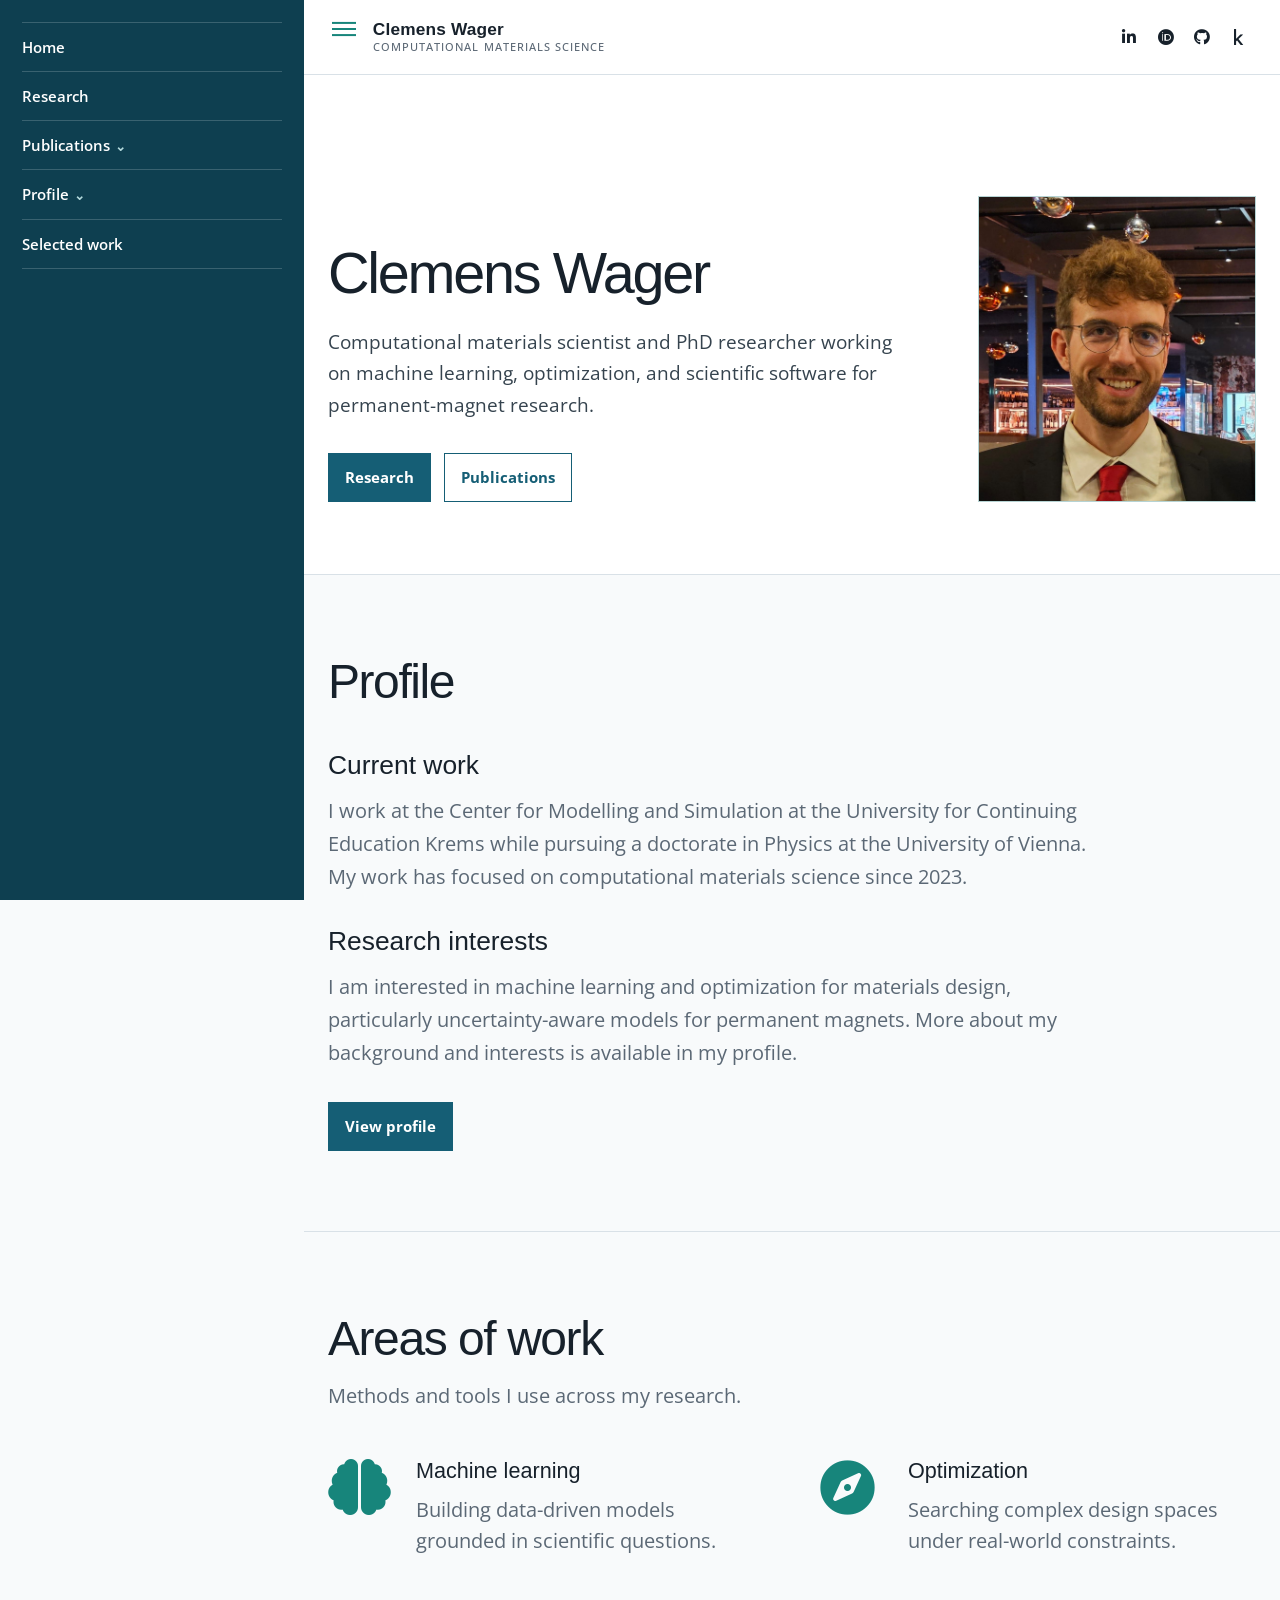
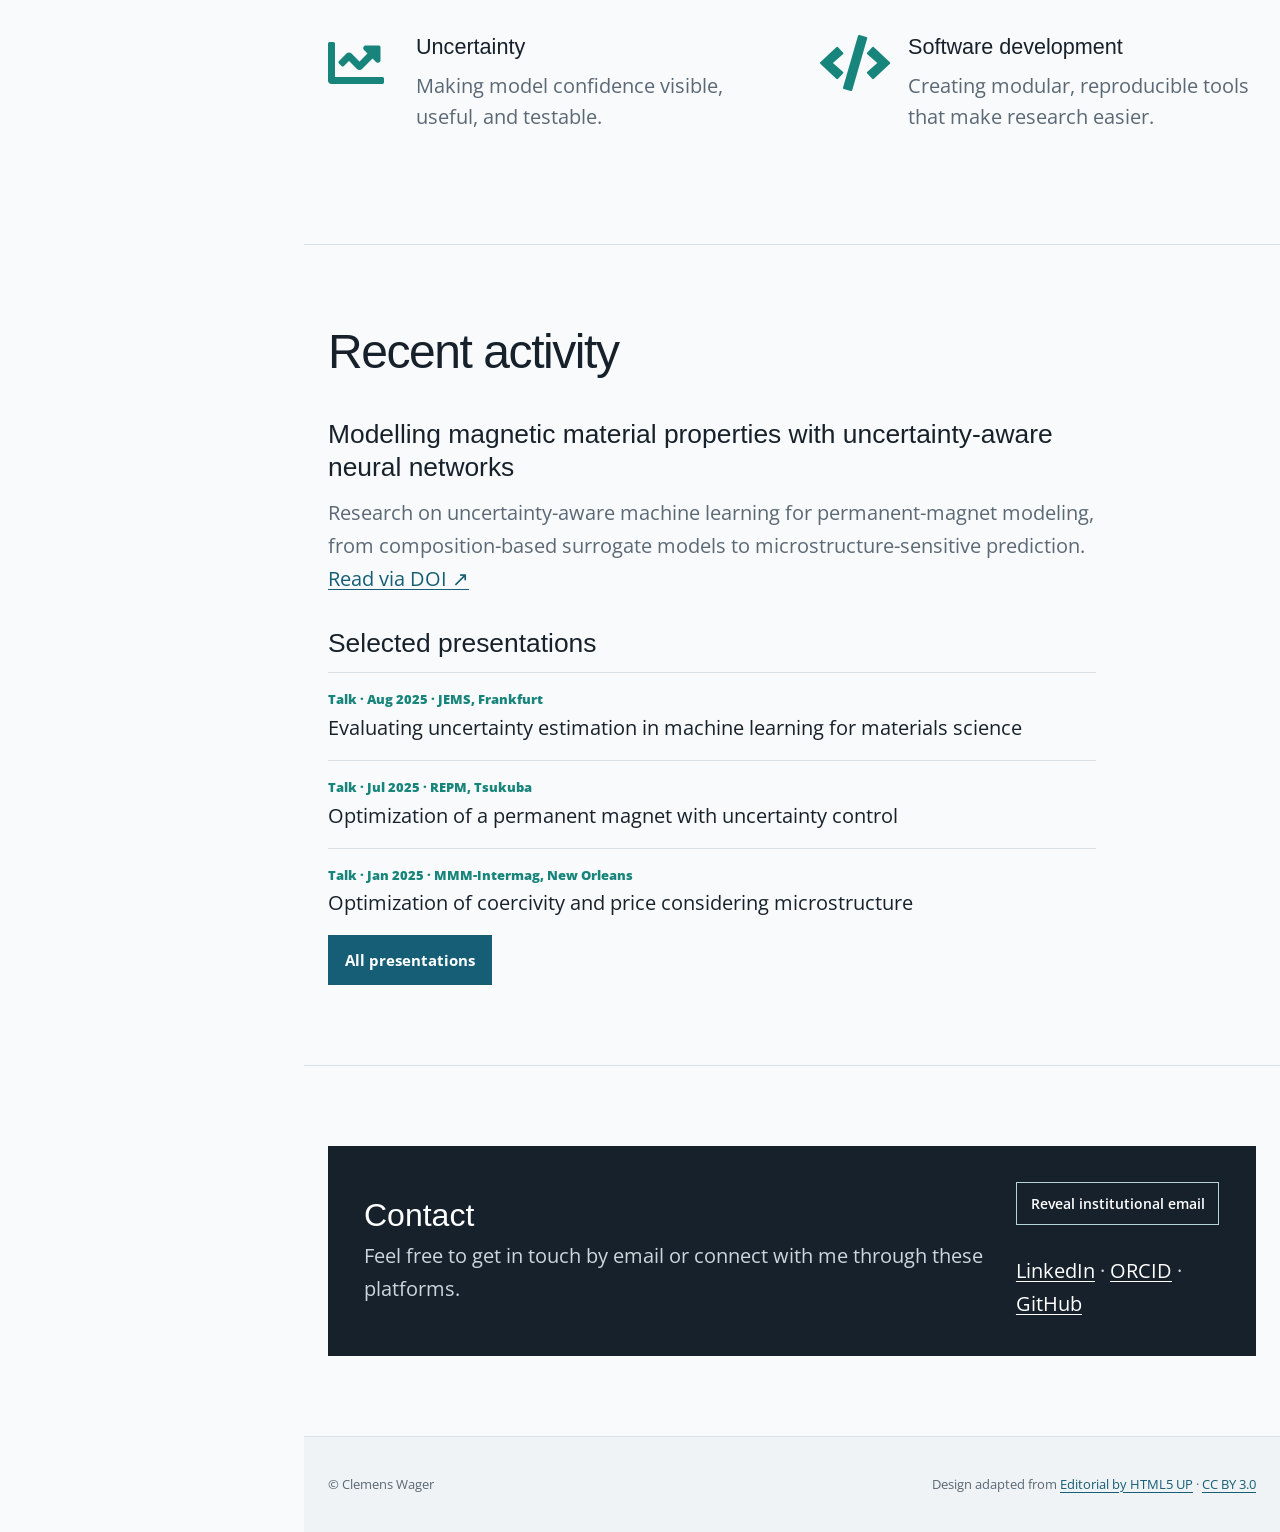
==== commit 245a80de: "feat(home): Refresh personal homepage - Replace the generic hero messaging with Clemens Wager’s name" ====
--- a/index.html
+++ b/index.html
@@ -107,15 +107,14 @@
       <section class="hero" id="introduction">
         <div class="container hero-grid">
           <div>
-            <h1>Turning complex data into decisions people can trust.</h1>
+            <h1>Clemens Wager</h1>
             <p>
-              I am a computational scientist and PhD researcher who develops reliable machine
-              learning models, optimization workflows, and software for challenging scientific
-              problems.
+              Computational materials scientist and PhD researcher working on machine learning,
+              optimization, and scientific software for permanent-magnet research.
             </p>
             <div class="actions">
-              <a class="button" href="sites/research.html">My research</a
-              ><a class="button ghost" href="sites/publications.html">Read publications</a>
+              <a class="button" href="sites/research.html">Research</a
+              ><a class="button ghost" href="sites/publications.html">Publications</a>
             </div>
           </div>
           <figure class="hero-avatar">
@@ -126,26 +125,26 @@
       <section id="about">
         <div class="container">
           <div class="section-heading">
-            <h2>I enjoy building models, methods, and tools for data-driven problems.</h2>
+            <h2>Profile</h2>
           </div>
           <div class="intro-statements">
             <article>
-              <h3>Scientist and PhD researcher</h3>
+              <h3>Current work</h3>
               <p>
                 I work at the Center for Modelling and Simulation at the University for Continuing
-                Education Krems while pursuing a doctorate in Physics at the University of Vienna. I
-                combine domain knowledge with computational methods to make complex research
-                questions tractable. Since 2023 I work in the field of computational materials
-                science.
+                Education Krems while pursuing a doctorate in Physics at the University of Vienna.
+                My work has focused on computational materials science since 2023.
               </p>
             </article>
             <article>
-              <h3>Useful models need reliable uncertainty.</h3>
+              <h3>Research interests</h3>
               <p>
-                Materials data can be limited, heterogeneous, and costly to obtain. In my research I
-                focus on methods that report what a model knows as well as what it does not know.
-                Thus, model predictions can support better optimization decisions.
+                I am interested in machine learning and optimization for materials design,
+                particularly uncertainty-aware models for permanent magnets. More about my
+                background and interests is available in my profile.
               </p>
+              <br />
+              <a class="button" href="sites/profile.html">View profile</a>
             </article>
           </div>
         </div>
@@ -153,11 +152,8 @@
       <section id="topics">
         <div class="container">
           <div class="section-heading">
-            <h2>Four ways I approach computational problems.</h2>
-            <p>
-              From exploring data to delivering reusable tools, I combine methodological care with
-              practical software development.
-            </p>
+            <h2>Areas of work</h2>
+            <p>Methods and tools I use across my research.</p>
           </div>
           <div class="topic-list topic-list-icons">
             <article>
@@ -186,7 +182,7 @@
       <section id="highlights">
         <div class="container">
           <div class="section-heading">
-            <h2>Recent work and research communication.</h2>
+            <h2>Recent activity</h2>
           </div>
           <div class="intro-statements">
             <article>
@@ -215,33 +211,27 @@
                   >Optimization of coercivity and price considering microstructure
                 </li>
               </ul>
-              <a class="button" href="sites/publications.html#presentations">All presentations →</a>
-            </article>
-          </div>
-        </div>
-      </section>
-      <section id="selected-work">
-        <div class="container">
-          <div class="section-heading">
-            <h2>Scientific software and computational projects.</h2>
-            <p>
-              Software is central to how I work: I build clear, reproducible computational tools for
-              exploring data, comparing methods, and communicating results.
-            </p>
-          </div>
-          <a class="button ghost" href="sites/work.html">View selected work</a>
-        </div>
-      </section>
+              <a class="button" href="sites/publications.html#presentations">All presentations</a>
+            </article>
+          </div>
+        </div>
+      </section>
+      <!--section id="selected-work">
+        <div class="container">
+          <div class="section-heading">
+            <h2>Selected software and projects</h2>
+            <p>A selection of the software and computational projects that support my research.</p>
+          </div>
+          <a class="button" href="sites/work.html">View selected work</a>
+        </div>
+      </section-->
     </main>
     <section>
       <div class="container">
         <div class="contact-box">
           <div>
-            <h2>Get in touch through my institutions.</h2>
-            <p>
-              For research and professional inquiries, use my institutional email or professional
-              profiles.
-            </p>
+            <h2>Contact</h2>
+            <p>Feel free to get in touch by email or connect with me through these platforms.</p>
           </div>
           <div>
             <button class="email-reveal" type="button" data-email-reveal>
--- a/assets/css/main.css
+++ b/assets/css/main.css
@@ -174,8 +174,8 @@
   padding: 0 1.5rem;
 }
 .hero {
-  padding: 7.5rem 0 5.5rem;
-  background: linear-gradient(120deg, #fff 0%, #f6fbfb 58%, #e6f2f2 100%);
+  padding: 5.5rem 0 4.5rem;
+  background: #fff;
   border-bottom: 1px solid var(--line);
 }
 .hero-grid {
@@ -190,6 +190,10 @@
   letter-spacing: -0.04em;
   margin: 0 0 1.5rem;
   max-width: 14ch;
+}
+.hero h1 {
+  font-size: clamp(2.7rem, 4.5vw, 4.25rem);
+  max-width: none;
 }
 .hero p {
   font-size: 1.18rem;
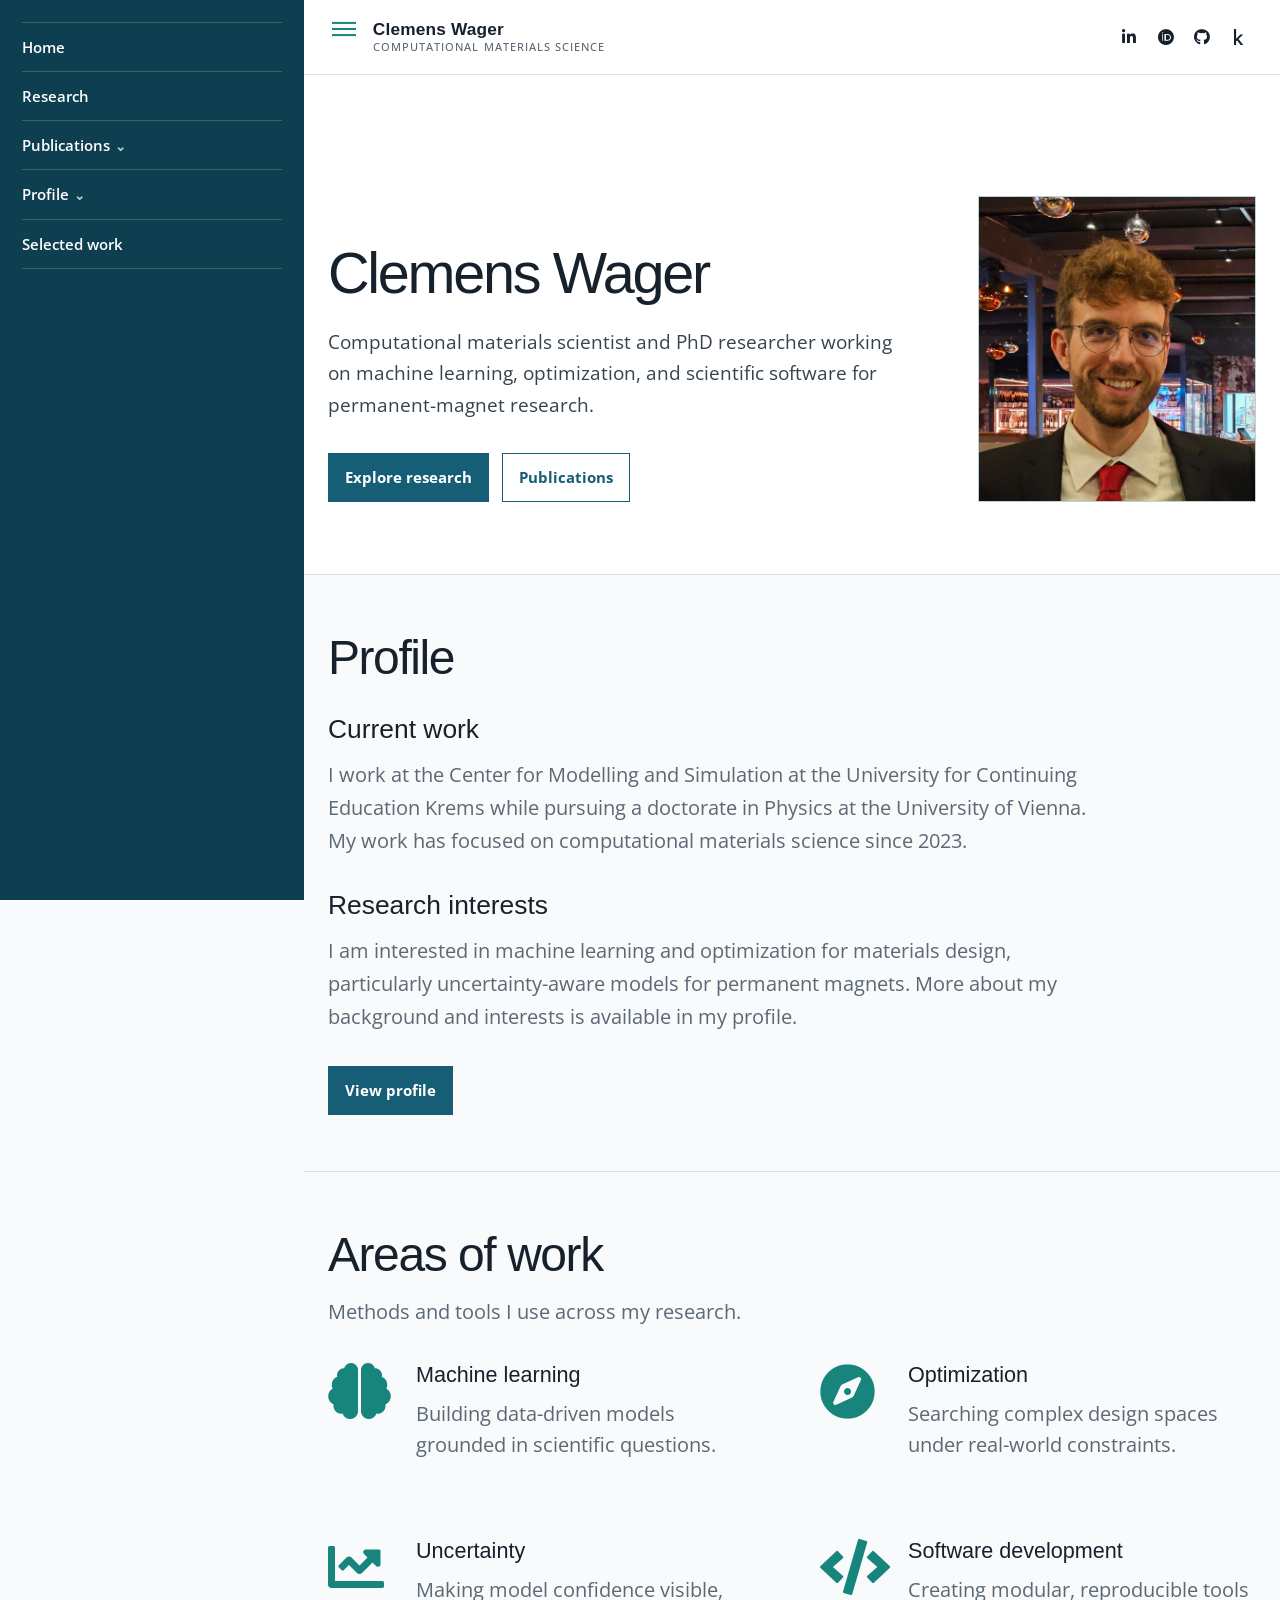
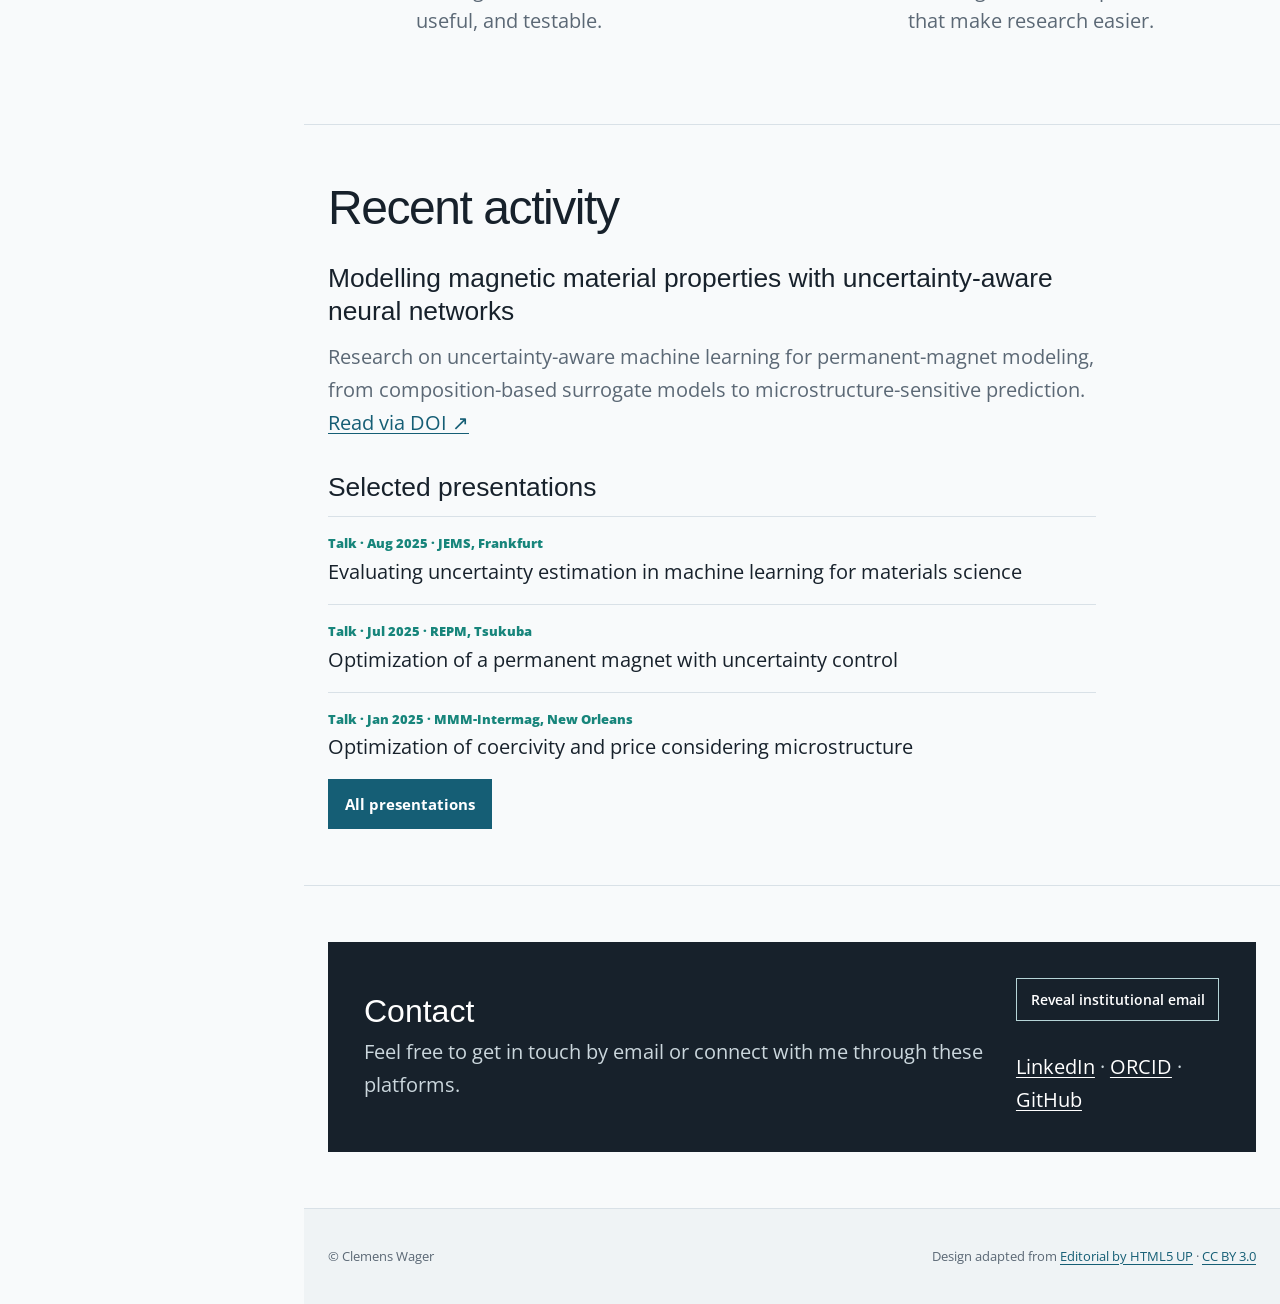
==== commit dbf6f600: "feat(content): Link publications to research - Clarify the homepage research call to action with mor" ====
--- a/index.html
+++ b/index.html
@@ -113,7 +113,7 @@
               optimization, and scientific software for permanent-magnet research.
             </p>
             <div class="actions">
-              <a class="button" href="sites/research.html">Research</a
+              <a class="button" href="sites/research.html">Explore research</a
               ><a class="button ghost" href="sites/publications.html">Publications</a>
             </div>
           </div>
--- a/assets/css/main.css
+++ b/assets/css/main.css
@@ -275,12 +275,12 @@
   color: var(--blue);
 }
 section {
-  padding: 5rem 0;
+  padding: 3.5rem 0;
   border-bottom: 1px solid var(--line);
 }
 .section-heading {
   max-width: 48rem;
-  margin-bottom: 2.5rem;
+  margin-bottom: 1.75rem;
 }
 .section-heading h2,
 .page-section h2 {
@@ -427,7 +427,7 @@
   color: var(--muted);
 }
 .page-section {
-  padding: 3.5rem 0;
+  padding: 3rem 0;
 }
 .prose {
   max-width: 50rem;
@@ -658,7 +658,10 @@
     gap: 0.35rem;
   }
   section {
-    padding: 3.5rem 0;
+    padding: 2.75rem 0;
+  }
+  .page-section {
+    padding: 2.75rem 0;
   }
   .hero h1 {
     font-size: 2.7rem;
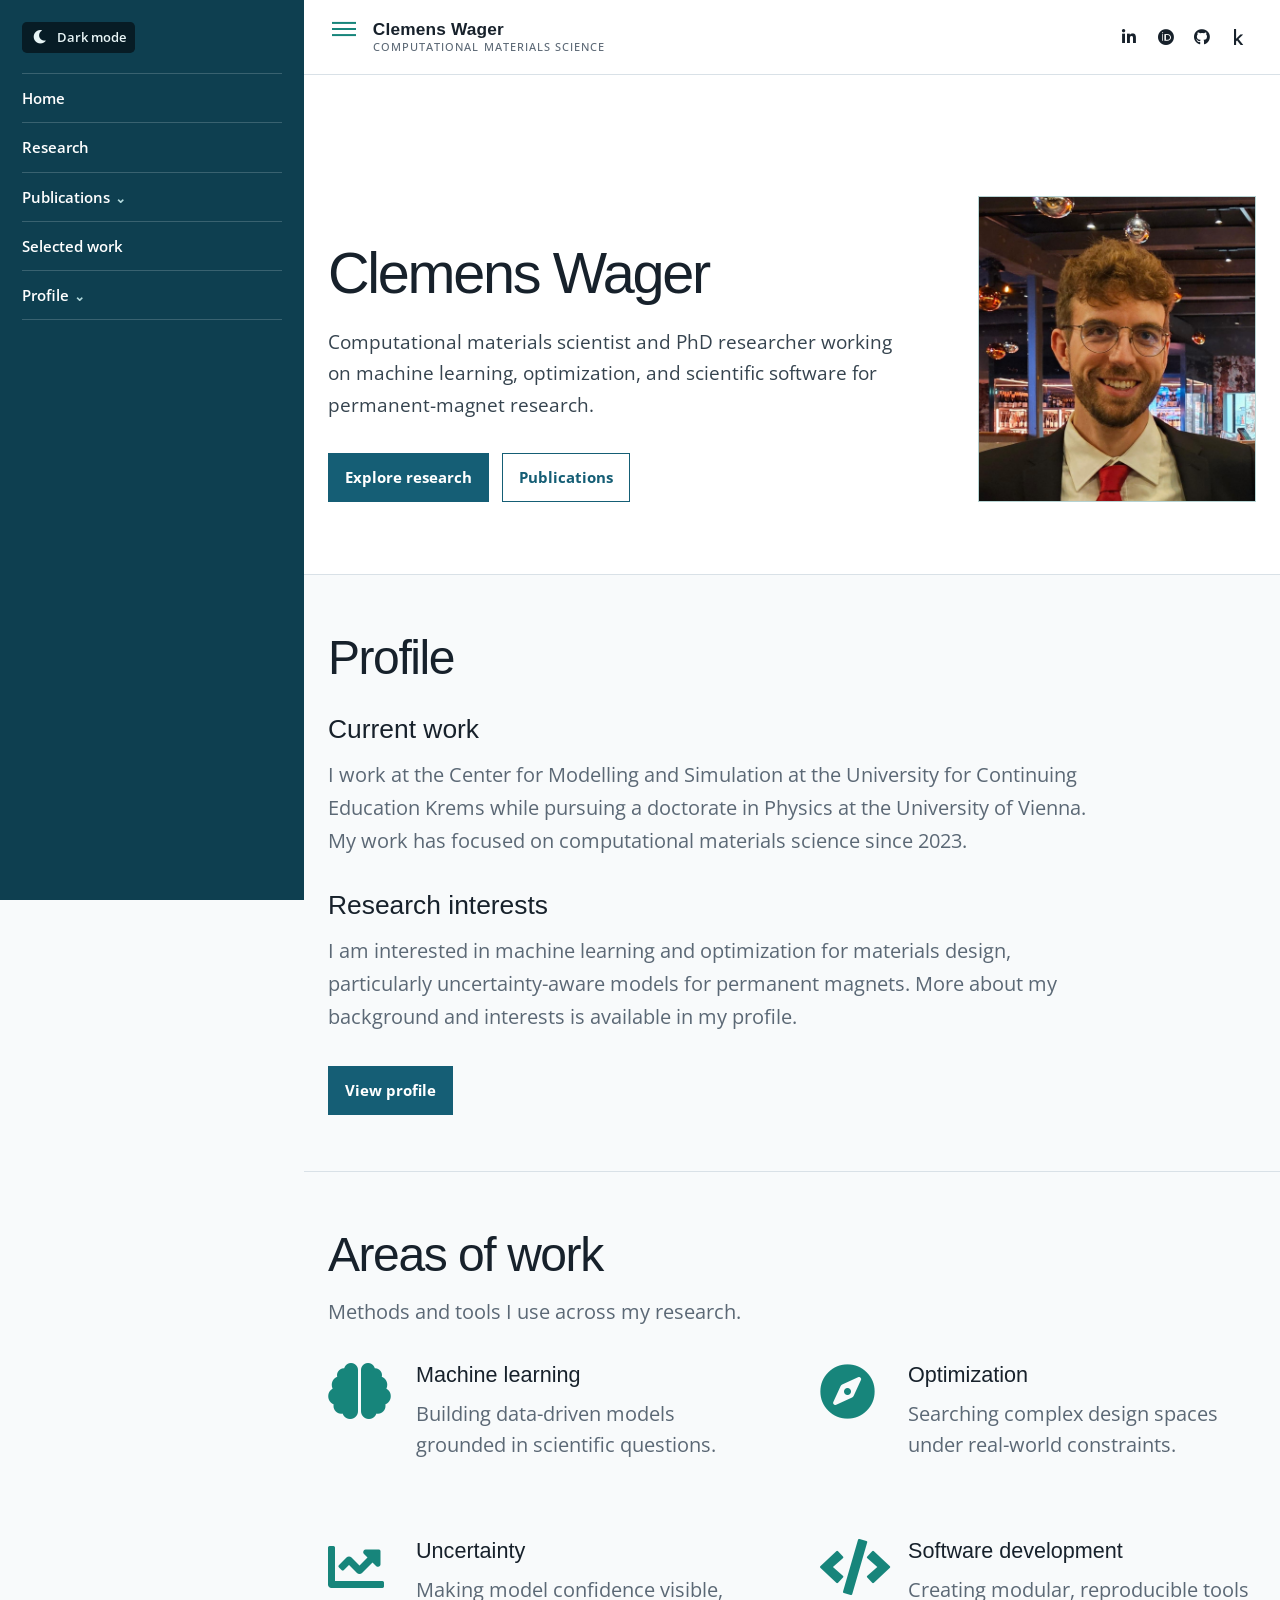
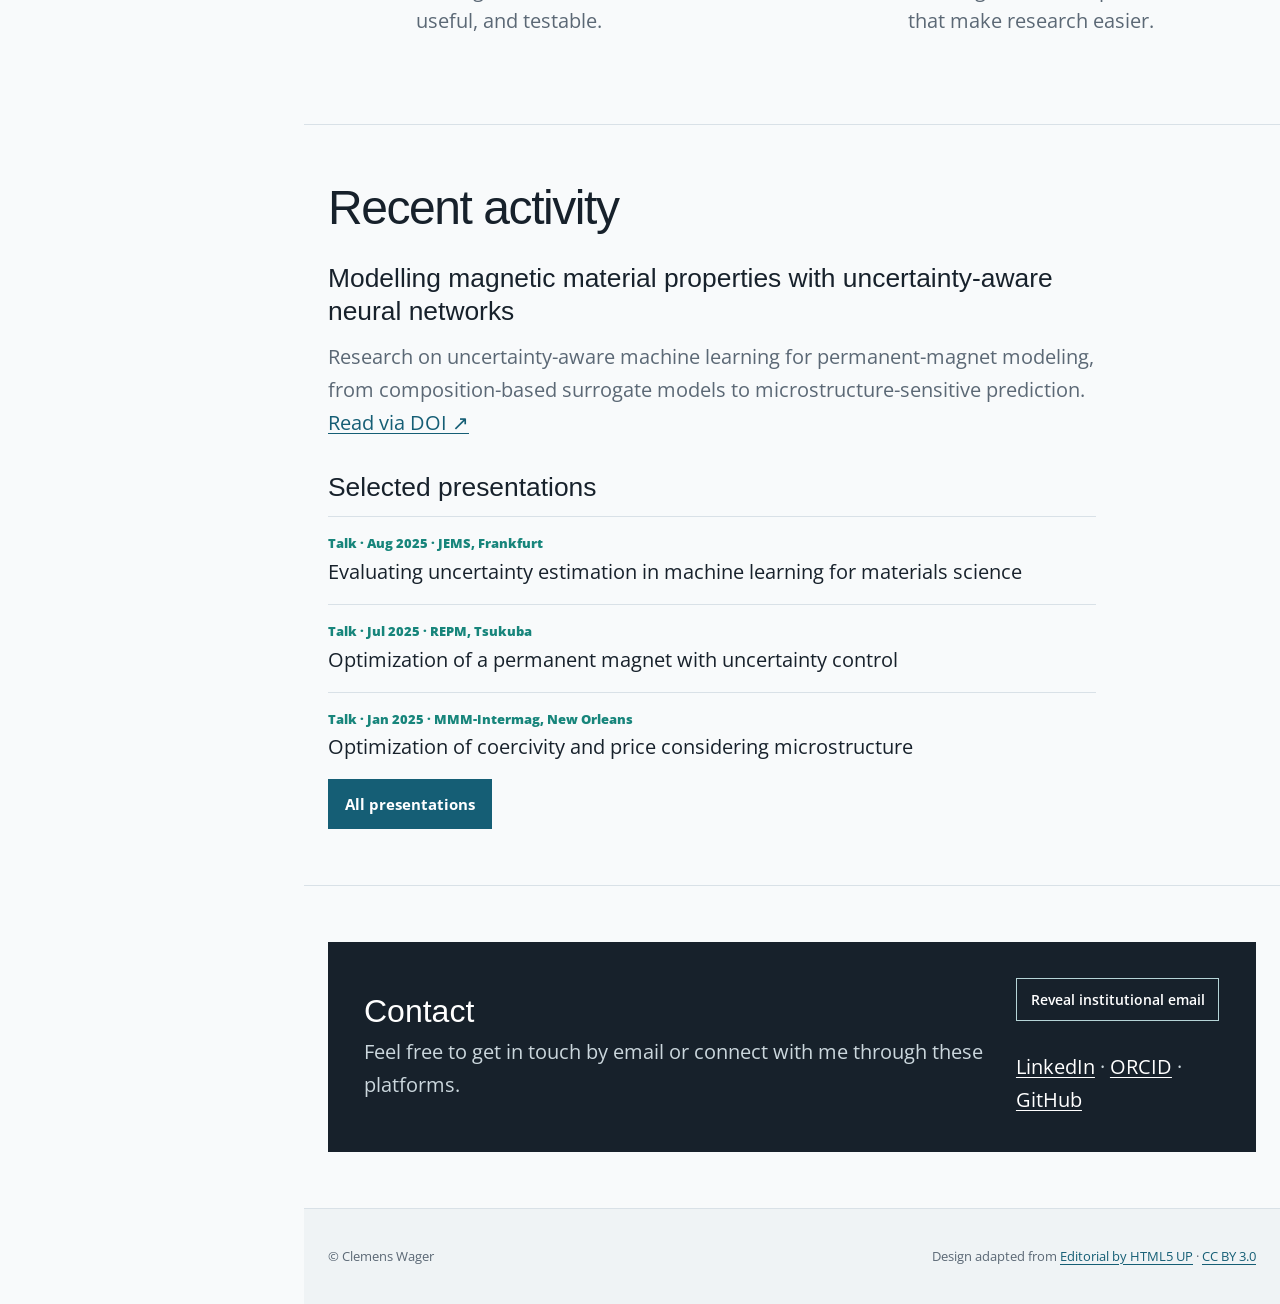
==== commit 096bfe13: "feat(theme): Add persistent theme toggle - Initialize the theme from saved storage or the user's sys" ====
--- a/index.html
+++ b/index.html
@@ -76,6 +76,10 @@
     </header>
     <aside class="site-sidebar" id="site-sidebar" aria-label="Site navigation">
       <div class="sidebar-inner">
+        <button class="theme-toggle" type="button" aria-pressed="false">
+          <i class="fas fa-moon" aria-hidden="true"></i>
+          <span class="theme-toggle-label">Dark mode</span>
+        </button>
         <nav class="site-nav" id="site-nav" aria-label="Main navigation">
           <ul>
             <li><a href="index.html" aria-current="page">Home</a></li>
@@ -89,6 +93,7 @@
                 </ul>
               </details>
             </li>
+            <li><a href="sites/work.html">Selected work</a></li>
             <li>
               <details class="nav-group">
                 <summary>Profile</summary>
@@ -98,7 +103,6 @@
                 </ul>
               </details>
             </li>
-            <li><a href="sites/work.html">Selected work</a></li>
           </ul>
         </nav>
       </div>
--- a/assets/css/main.css
+++ b/assets/css/main.css
@@ -758,6 +758,31 @@
 .sidebar-inner {
   padding: 1.35rem;
 }
+.theme-toggle {
+  display: flex;
+  align-items: center;
+  gap: 0.6rem;
+  margin: 0 0 1.25rem;
+  padding: 0.42rem 0.6rem;
+  border: 0;
+  border-radius: 0.3rem;
+  background: #071c25;
+  color: #e8f5f6;
+  font: 600 0.84rem var(--sans);
+  text-align: left;
+  cursor: pointer;
+  transition:
+    background 0.18s ease,
+    color 0.18s ease;
+}
+.theme-toggle:hover {
+  background: #123946;
+  color: white;
+}
+.theme-toggle .fas {
+  width: 1rem;
+  text-align: center;
+}
 .site-sidebar .site-nav {
   display: block;
   position: static;
@@ -875,6 +900,58 @@
   --serif: 'Satoshi', sans-serif;
   --sans: 'Open Sans', sans-serif;
 }
+html[data-theme='dark'] {
+  color-scheme: dark;
+  --ink: #edf5f7;
+  --muted: #b7c6ce;
+  --paper: #132027;
+  --line: #30444e;
+  --surface: #1b2a32;
+  --blue: #70cce5;
+  --blue-dark: #0b2029;
+  --teal: #6cdbca;
+  --soft: #1c3c42;
+}
+html[data-theme='dark'] .topbar {
+  background: rgba(19, 32, 39, 0.94);
+}
+html[data-theme='dark'] .theme-toggle {
+  background: #dcebed;
+  color: #0b2029;
+}
+html[data-theme='dark'] .theme-toggle:hover {
+  background: white;
+}
+html[data-theme='dark'] .hero,
+html[data-theme='dark'] .page-hero,
+html[data-theme='dark'] .work-grid article,
+html[data-theme='dark'] .empty {
+  background: var(--surface);
+}
+html[data-theme='dark'] .hero p {
+  color: var(--muted);
+}
+html[data-theme='dark'] .hero-art {
+  border-color: #47727a;
+  background: linear-gradient(145deg, #1c3c42, #1b2a32);
+}
+html[data-theme='dark'] .hero-art:before,
+html[data-theme='dark'] .hero-art:after {
+  border-color: #5b9895;
+}
+html[data-theme='dark'] .hero-art span {
+  background: #132027d9;
+}
+html[data-theme='dark'] .hero-avatar {
+  border-color: #47727a;
+  background: var(--soft);
+}
+html[data-theme='dark'] .timeline {
+  border-color: var(--line);
+}
+html[data-theme='dark'] .site-footer {
+  background: #0f1a20;
+}
 .menu-toggle:focus-visible {
   outline: 3px solid #e7a84b;
   outline-offset: 3px;
